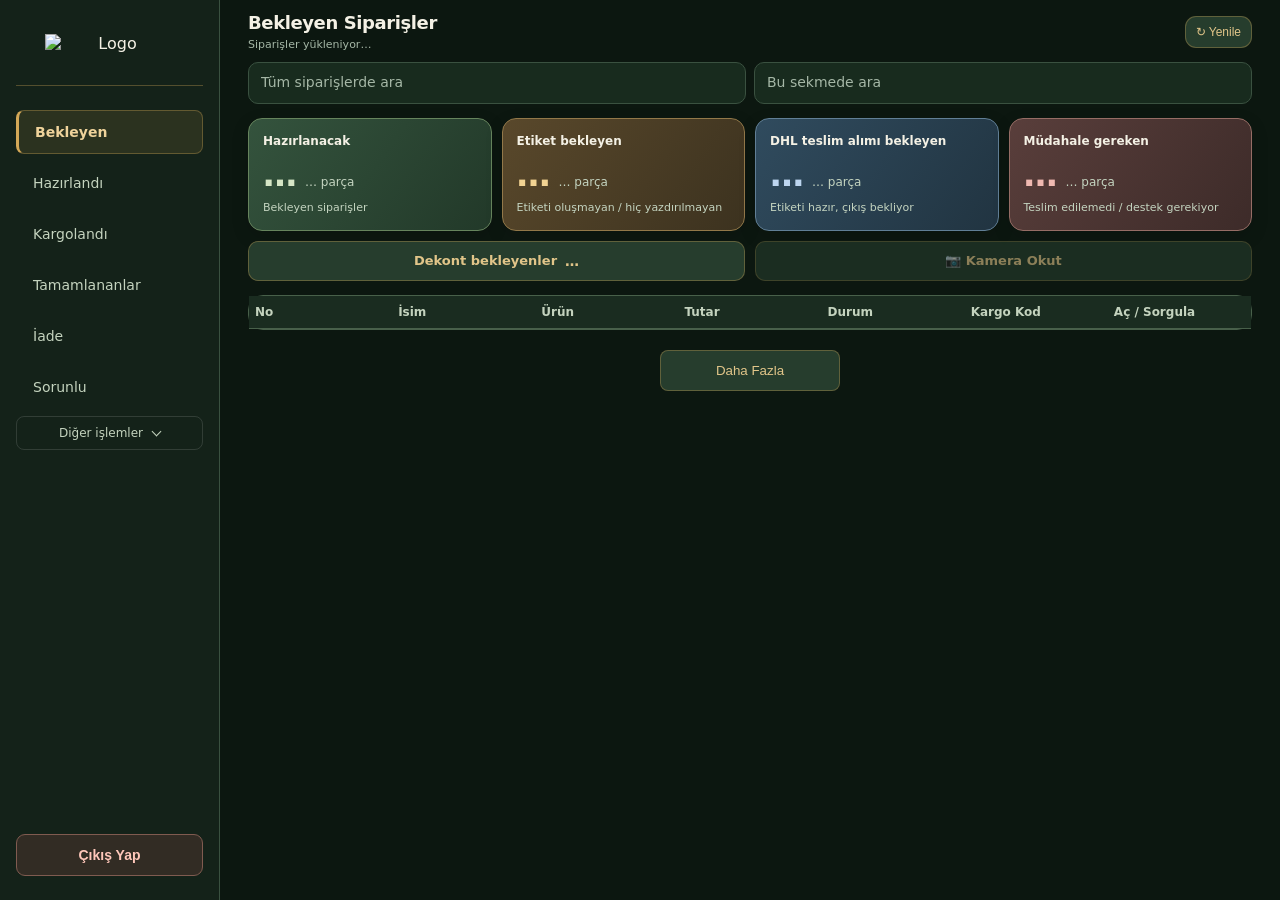
==== index.html @ 332714e8 "İlçe listesi düzeltmesini yeni sürümle yükle" ====
<!DOCTYPE html>
<html lang="tr">
<head>
  <meta charset="UTF-8" />
  <meta name="viewport" content="width=device-width,initial-scale=1,minimum-scale=1,maximum-scale=1,user-scalable=no,viewport-fit=cover" />



  <title>Sipariş Operasyon</title>

  <!-- ✔ FAVICON DÜZELTİLDİ -->


  <!-- ✔ CONFIG ÖNCE GELMEK ZORUNDA -->
  <script src="config.js?v=20261014-cargo-separate-34"></script>

  <!-- CSS -->
  <link rel="stylesheet" href="style.css?v=20261105-system-notes" />

  <style>
    .btn-mini{
      display:inline-block;
      padding:4px 8px;
      font-size:12px;
      border:none;
      background:#0d6efd;
      color:#fff;
      border-radius:6px;
      margin-left:6px;
    }
  </style>

<script src="cargo-weights.js?v=20261014-cargo-first-35"></script>
  <link rel="manifest" href="/manifest.json">
  <link rel="apple-touch-icon" sizes="180x180" href="/icons/siparis-operasyon-180.png">
  <link rel="icon" type="image/png" sizes="192x192" href="/icons/siparis-operasyon-192.png">
  <meta name="application-name" content="Sipariş Operasyon">
  <meta name="theme-color" content="#142219">
  <meta name="mobile-web-app-capable" content="yes">
  <meta name="apple-mobile-web-app-capable" content="yes">
  <meta name="apple-mobile-web-app-title" content="Sipariş Operasyon">
  <meta name="apple-mobile-web-app-status-bar-style" content="default">
  <link rel="stylesheet" href="/install-app.css?v=20261016-pwa-52">
  <script src="/install-app.js?v=20261105-dhl-summary" defer></script>
  <script src="mobile-navigation.js?v=20261025-label-cancel-115" defer></script>
  <link rel="stylesheet" href="theme.css?v=20261121-web-orders-94">
<link rel="stylesheet" href="order-receipts.css">
<link rel="stylesheet" href="shipping-approval.css?v=20261102-shipping-approval-132">
<link rel="stylesheet" href="order-split.css?v=20261022-split-group-104">
<link rel="stylesheet" href="viewport-lock.css?v=20261025-fixed-screen-1">
<script src="viewport-lock.js?v=20261025-fixed-screen-1"></script>

  <style>
    #bulkLabelTools { width:100%; min-width:0; margin:14px 0 12px; }
    #bulkLabelTools[hidden] { display:none !important; }
    #bulkLabelTools .bulk-label-actions { display:grid; grid-template-columns:minmax(0,1fr) minmax(0,1fr); gap:10px; }
    #bulkLabelErrors { margin:10px 4px; font-size:13px; }
    #bulkLabelTools .bulk-label-print { height:100%; min-width:0; }
    #bulkLabelTools .bulk-label-print {
      display:flex; align-items:center; justify-content:center; gap:12px;
      width:100%; max-width:100%; min-height:54px; box-sizing:border-box;
      padding:14px 20px; border:1px solid rgba(255,255,255,.68); border-radius:14px;
      color:#263440; background:linear-gradient(135deg,rgba(248,250,252,.92),rgba(185,198,210,.72) 52%,rgba(232,237,243,.88));
      -webkit-backdrop-filter:blur(16px) saturate(125%); backdrop-filter:blur(16px) saturate(125%);
      box-shadow:inset 0 1px 0 rgba(255,255,255,.85),inset 0 -1px 0 rgba(112,127,145,.14),0 5px 16px rgba(0,0,0,.12);
      line-height:1.4; font-family:inherit; font-size:14px; font-weight:600;
      text-align:center; cursor:pointer; transition:background .15s,box-shadow .15s;
    }
    #bulkLabelTools .bulk-label-print svg { width:22px; height:22px; flex:0 0 22px; }
    #bulkLabelTools .bulk-label-print span { min-width:0; overflow-wrap:anywhere; }
    #bulkLabelTools .bulk-label-print:hover:not(:disabled) { background:linear-gradient(135deg,#fff,rgba(207,218,229,.9),rgba(244,247,250,.96)); box-shadow:inset 0 1px 0 #fff,0 6px 20px rgba(0,0,0,.16); }
    #bulkLabelTools .bulk-label-print:focus-visible { outline:3px solid #93b9da; outline-offset:3px; }
    #bulkLabelTools .bulk-label-print:disabled { opacity:.62; cursor:wait; }
    #bulkLabelStatus { margin:8px 4px 0; font-size:13px; line-height:1.5; overflow-wrap:anywhere; }
    #bulkLabelStatus:empty { display:none; }
    @media(max-width:600px) {
      #bulkLabelTools .bulk-label-print { min-height:52px; padding:12px 6px; gap:6px; font-size:12px; border-radius:12px; }
    }
    @media(prefers-reduced-motion:reduce) { #bulkLabelTools .bulk-label-print { transition:none; } }
  </style>
  <link rel="stylesheet" href="operations-layout.css?v=20261105-heading-fit">
</head>

<body class="orders-page">

  <!-- MOBİL MENÜ -->
  <button type="button" class="mobile-menu-btn" onclick="toggleMenu()" aria-label="Menüyü aç veya kapat">☰</button>

  <!-- SIDEBAR -->
  <aside class="sidebar">
    <div class="sidebar-header">
      <img id="brandLogo" class="sidebar-logo" alt="Logo">
      <div id="brandTitle" class="sidebar-title"></div>
    </div>

    <ul class="menu">
      <li id="tab_bekleyen"   class="active" onclick="setTab('bekleyen')">Bekleyen</li>
      <li id="tab_hazirlandi" onclick="setTab('hazirlandi')">Hazırlandı</li>
      <li id="tab_kargolandi" onclick="setTab('kargolandi')">Kargolandı</li>
      <li id="tab_tamamlandi" onclick="setTab('tamamlandi')">Tamamlananlar</li>
      <li id="tab_iade" onclick="setTab('iade')">İade</li>
      <li id="tab_sorunlu"    onclick="setTab('sorunlu')">Sorunlu</li>
      <li class="menu-more">
        <details id="sidebarMore">
          <summary>Diğer işlemler <span class="menu-more-arrow" aria-hidden="true"></span></summary>
          <ul class="menu-subitems">
            <li id="tab_iptal" onclick="setTab('iptal')">İptal</li>
            <li onclick="window.location='rapor.html'">Raporlar</li>
            <li id="shipmentQueryMenu" hidden onclick="window.location='gonderi-sorgulama.html'">Gönderi Sorgulama</li>
            <li id="webOrdersMenu" hidden onclick="setTab('web')">Web Siparişleri</li>
            <li id="takerSettingsMenu" hidden onclick="openOrderTakerSettings()">Telefon / Kişi Tanımları</li>
          </ul>
        </details>
      </li>
    </ul>

    <button id="installAppBtn" type="button" hidden><img src="/icons/siparis-operasyon-192.png" alt="">Ana Ekrana Ekle</button>
    <button class="btn-logout" type="button" onclick="logout()">Çıkış Yap</button>
  </aside>



  <!-- ANA İÇERİK -->
  <main class="content-area">
    <header class="page-header"><div><h1 id="pageTitle">Bekleyen Siparişler</h1><p id="listSummary" role="status" aria-live="polite">Siparişler yükleniyor…</p></div><div class="page-header-actions"><button class="btn-refresh" type="button" onclick="clearSearch()" aria-label="Listeyi yenile" title="Listeyi yenile">↻ Yenile</button></div></header>
    <section class="top-bar search-slot order-search-top" aria-label="Sipariş arama">
      <input id="searchInput" type="search" aria-label="Tüm siparişlerde ara" placeholder="Tüm siparişlerde ara" autocomplete="off" enterkeyhint="search" />
      <input id="tabSearchInput" type="search" aria-label="Sekmede ara" placeholder="Bu sekmede ara" autocomplete="off" enterkeyhint="search" />
    </section>




    <section id="operationCounters" class="operation-counters" aria-label="Operasyon özeti" aria-busy="true">
      <button type="button" class="operation-card operation-card--prepare" data-operation="prepare" aria-pressed="false" onclick="openOperationQueue('prepare')"><span>Hazırlanacak</span><div class="handover-count"><strong data-operation-count="prepare">…</strong><small data-operation-parcels="prepare">… parça</small></div><small>Bekleyen siparişler</small></button>
      <button type="button" class="operation-card operation-card--label" data-operation="label" aria-pressed="false" onclick="openOperationQueue('label')"><span>Etiket bekleyen</span><div class="handover-count"><strong data-operation-count="label">…</strong><small data-operation-parcels="label">… parça</small></div><small>Etiketi oluşmayan / hiç yazdırılmayan</small></button>
      <button type="button" class="operation-card operation-card--handover" data-operation="handover" aria-pressed="false" onclick="openOperationQueue('handover')"><span>DHL teslim alımı bekleyen</span><div class="handover-count"><strong data-operation-count="handover">…</strong><small data-operation-parcels="handover">… parça</small></div><small>Etiketi hazır, çıkış bekliyor</small></button>
      <button type="button" class="operation-card operation-card--attention" data-operation="attention" aria-pressed="false" onclick="openOperationQueue('attention')"><span>Müdahale gereken</span><div class="handover-count"><strong data-operation-count="attention">…</strong><small data-operation-parcels="attention">… parça</small></div><small>Teslim edilemedi / destek gerekiyor</small></button>
      <button type="button" class="operation-card operation-card--receipt compact-receipt" data-operation="receipt" aria-pressed="false" onclick="openOperationQueue('receipt')"><span>Dekont bekleyenler</span><strong data-operation-count="receipt">…</strong><small data-operation-parcels="receipt" hidden>… parça</small></button>
      <button id="scanLabelBtn" class="label-scan-launch compact-scan" type="button" disabled aria-label="Kamerayla etiket okut">📷 Kamera Okut</button>
    </section>



    <section id="cargoTools" class="cargo-tools" hidden aria-label="Kargo işlemleri">
      <div class="cargo-tool-buttons">
        <button id="refreshCargoBtn" class="btn-primary" type="button" onclick="refreshCargoMovements()" aria-label="Kargo Hareketlerini Güncelle" title="Kargo Hareketlerini Güncelle">Hareketleri Güncelle</button>
        <button id="connectCargoBtn" class="btn-secondary" type="button" onclick="connectCargo()" aria-label="DHL Bağlantısını Kontrol Et" title="DHL Bağlantısını Kontrol Et">DHL Bağlantısı</button>
      </div>
      <p id="cargoSyncStatus" role="status" aria-live="polite">Canlı DHL gönderilerinin durumları ve hareketleri güncellenir.</p>
      <div class="cargo-legend" role="group" aria-label="Kargo sürecine göre filtrele"><button type="button" class="cargo-status cargo-status--all" data-cargo-filter="all" aria-pressed="true" onclick="filterCargo('all')">Tümü</button><button type="button" class="cargo-status cargo-status--created" data-cargo-filter="created" aria-pressed="false" onclick="filterCargo('created')">Hazırlandı</button><button type="button" class="cargo-status cargo-status--transit" data-cargo-filter="transit" aria-pressed="false" onclick="filterCargo('transit')">Yolda</button><button type="button" class="cargo-status cargo-status--delivery" data-cargo-filter="delivery" aria-pressed="false" onclick="filterCargo('delivery')">Dağıtımda</button><button type="button" class="cargo-status cargo-status--delivered" data-cargo-filter="delivered" aria-pressed="false" onclick="filterCargo('delivered')">Teslim edildi</button><button type="button" class="cargo-status cargo-status--problem" data-cargo-filter="problem" aria-pressed="false" onclick="filterCargo('problem')">Sorun</button><button type="button" class="cargo-status cargo-status--return" data-cargo-filter="return" aria-pressed="false" onclick="filterCargo('return')">Geri Geliyor</button></div>
    </section>
    <section id="bulkLabelTools" hidden>
      <div class="bulk-label-actions">
        <button id="bulkLabelCreateBtn" class="bulk-label-print" type="button" onclick="createAllMissingLabels()"><svg aria-hidden="true" viewBox="0 0 24 24" fill="none" stroke="currentColor" stroke-width="1.7"><path d="M3 3h8l10 10-8 8L3 11z"/><circle cx="7.5" cy="7.5" r="1.5"/></svg><span>Tamamına etiket oluştur</span></button>
        <button id="bulkLabelPrintBtn" class="bulk-label-print" type="button" onclick="printAllUnprintedLabels()"><svg aria-hidden="true" viewBox="0 0 24 24" fill="none" stroke="currentColor" stroke-width="1.7"><path d="M7 8V3h10v5M7 17H4V9h16v8h-3M7 14h10v7H7z"/><path d="M16 11h1"/></svg><span>Yazdırılmamışları yazdır</span></button>
      </div>
      <p id="bulkLabelStatus" role="status" aria-live="polite"></p>
      <details id="bulkLabelErrors" hidden></details>
    </section>

    <div class="table-wrapper" tabindex="0" aria-label="Sipariş listesi">
      <table class="orders-table">
        <thead>
          <tr id="ordersHeadRow">
            <th>No</th>
            <th>İsim</th>
            <th>Ürün</th>
            <th>Tutar</th>
            <th>Durum</th>
            <th>Kargo Kod</th>
            <th>Aç / Sorgula</th>
          </tr>
        </thead>
        <tbody id="ordersBody"></tbody>
      </table>
    </div>

    <button id="loadMoreBtn" class="btn-load-more" onclick="loadMore()">Daha Fazla</button>
    <button id="lastOrderBtn" class="btn-load-more" type="button" onclick="goToLastOrder(this)" style="display:none">Son siparişe git</button>

  </main>



  <!-- MODAL -->
  <div id="orderModal" class="modal" role="dialog" aria-modal="true" aria-labelledby="orderDetailTitle">
    <div class="modal-content">

      <button type="button" class="close" onclick="closeModal()" aria-label="Sipariş detayını kapat">&times;</button>
      <h2 id="orderDetailTitle">Sipariş detayı <span>Operasyon bilgileri</span></h2>

      <div id="orderDetails"></div>

<div id="actionButtons" class="modal-btns">

    <button id="btnPrepare" class="btn-primary btn-prepare" onclick="directShipFromDetail(this)">Direkt Kargola</button>
    <button id="btnCargo" class="btn-secondary" onclick="sendToCargo()">Kargola</button>
    <button id="btnWaiting" class="btn-waiting" onclick="setWaiting()">Bekliyor</button>
    <button id="btnBarcode" class="btn-primary" style="display:none;" onclick="printBarcode()">Etiket Oluştur / Yazdır</button>

    <button class="btn-warning" onclick="enterEditMode()">Düzenle</button>

    <!-- Fişi oluşturulmamış kargolar DHL'den geri çekilip Bekleyen'e alınabilir. -->
    <!-- Kargoya verilmemiş normal sipariş iptali. -->
    <button id="btnCancelOrder" type="button" class="btn-danger" onclick="openCancelForm()">İptal Et</button>

    <!-- KAPAT (ALT SATIR) -->
    <button class="btn-close" onclick="closeModal()">Kapat</button>

</div>

      <!-- Edit Butonları -->
      <div id="editButtons" class="modal-btns" style="display:none;">
        <button class="btn-secondary" onclick="saveEdit()">Kaydet</button>
        <button class="btn-danger" onclick="cancelEdit()">Vazgeç</button>
        <button class="btn-close" onclick="closeModal()">Kapat</button>
      </div>

      <!-- Geri Al -->
      <div id="restoreButtons" class="modal-btns" style="display:none;">
        <button class="btn-secondary" onclick="restoreOrder()">Geri Al</button>
        <button class="btn-danger" onclick="deleteCanceledOrder()">Sil</button>
        <button class="btn-close" onclick="closeModal()">Kapat</button>
      </div>

      <!-- İptal formu -->
      <div id="cancelForm" style="display:none;margin-top:20px;">
        <h3>İptal Nedeni</h3>
        <textarea id="iptalInput" placeholder="Neden iptal ediliyor?"></textarea>
        <div class="modal-btns">
          <button class="btn-danger" onclick="confirmCancel()">İptal Et</button>
          <button class="btn-close" onclick="cancelCancelForm()">Vazgeç</button>
        </div>
      </div>

    </div>
  </div>

  <div id="alertRoot"></div>


  <!-- SUPABASE -->
  <script src="https://cdn.jsdelivr.net/npm/@supabase/supabase-js@2"></script>


  <script>
document.getElementById("orderModal").addEventListener("click", function(e){
  const box = document.querySelector(".modal-content");
  if (!box.contains(e.target)) closeModal();
});
</script>


  <script src="order-split.js?v=20261022-split-group-104"></script>
  <script src="customer-order-history.js?v=20261022-order-colors-98"></script>
  <script src="shipping-approval.js?v=20261102-shipping-approval-132"></script>
  <script src="order-receipts.js?v=20261105-delete-id-fix"></script>
  <script src="order-invoices.js?v=20261105-isnet-vat"></script>
  <script src="assets/pdf-lib.min.js"></script>
  <script src="assets/fontkit.min.js"></script>
  <script src="cargo-pdf-text.js?v=20261105-seller-phone-caption"></script>
  <script type="module">
    try {
      await window.waitConfig();
      await import("./app.js?v=20261121-web-orders-v5");
      document.getElementById("brandLogo").src = CONFIG.logo;
      const brandTitle = document.getElementById("brandTitle");
      const brandName = document.createElement("span");
      brandName.className = "brand-name";
      brandName.textContent = CONFIG.brandName.charAt(0).toLocaleUpperCase("tr-TR") + CONFIG.brandName.slice(1);
      const brandCaption = document.createElement("span");
      brandCaption.className = "brand-caption";
      brandCaption.textContent = "Sipariş Sistemi";
      brandTitle.replaceChildren(brandName, brandCaption);
      await loadOrders(true);
    } catch (error) { console.error("Başlatma hatası:", error); }
  </script>
    <!-- SAYFA İÇERİĞİ -->


  <!-- 🔁 SERVICE WORKER AUTO UPDATE -->
  <script>
  if ("serviceWorker" in navigator) {
    navigator.serviceWorker.register("/service-worker.js").then(reg => {

      reg.addEventListener("updatefound", () => {
        const newWorker = reg.installing;
        if (!newWorker) return;

        newWorker.addEventListener("statechange", () => {
          if (newWorker.state === "activated") {
            if (navigator.serviceWorker.controller) {
              console.log("🔄 Yeni sürüm aktif → yenileniyor");
              location.reload();
            }
          }
        });
      });

    });
  }
  </script>

</body>
</html>
---- style.css ----
/* ==============================
   GENEL
============================== */
:root{
  --bg:#eef2f3;
  --text:#222;
  --brand:#3c8d0d;
  --brand-2:#0d6efd;
  --sidebar:#12263a;
  --sidebar-2:#1f3a52;
  --muted:#6c757d;
  --danger:#d9534f;
  --warning:#ffc107;
  --table-head:#e9eff4;
  --table-border:#d9e2ec;
}
*{box-sizing:border-box}
html,body{height:100%}
body{
  margin:0; padding:0;
  font-family:"Segoe UI",system-ui,-apple-system,Arial,sans-serif;
  background:var(--bg); color:var(--text);
}

/* ==============================
   SIDEBAR & MOBİL MENÜ
============================== */
.sidebar{
  width:220px; height:100vh;
  position:fixed; left:0; top:0; z-index:999;
  background:var(--sidebar); color:#fff;
  padding:25px 15px; display:flex; flex-direction:column;
  box-shadow:3px 0 12px rgba(0,0,0,.25);
}
.sidebar-header{ text-align:center; padding:10px 0 20px }
.sidebar-logo{ width:130px; height:auto; display:block; margin:0 auto 8px }
.sidebar-title{ font-size:18px; font-weight:700; line-height:1.2 }

.menu{ list-style:none; padding:0; margin:35px 0 0 }
.menu li{
  background:var(--sidebar-2); padding:8px 10px; margin-bottom:12px;
  text-align:center; border-radius:8px; cursor:pointer; font-size:13px;
  transition:.2s
}
.menu li:hover{ background:#24445f }
.menu li.active{ background:var(--brand)!important; font-weight:700 }

.btn-danger{
  width:100%; margin-top:auto; padding:10px; font-size:13px;
  background:var(--danger); color:#fff; border:none; border-radius:8px; cursor:pointer
}
.btn-danger:hover{ background:#c9302c }

.mobile-menu-btn{
  display:none; position:fixed; top:15px; left:15px;
  z-index:10000; background:#12263a; color:#fff;
  padding:10px 14px; font-size:22px; border-radius:6px; cursor:pointer
}

/* ==============================
   ANA İÇERİK & ÜST BAR
============================== */
.content-area{ margin-left:220px; padding:25px; transition:.3s }
.top-bar{ display:flex; gap:10px; margin-bottom:20px }
.top-bar input{
  flex:1; padding:12px; font-size:15px; border-radius:8px; border:1px solid #ccc; background:#fff
}
.btn-search,.btn-clear{
  border:none; border-radius:8px; color:#fff; cursor:pointer; padding:12px 18px
}
.btn-search{ background:var(--brand) }
.btn-clear{ background:var(--muted) }

/* ==============================
   TABLO
============================== */
.table-wrapper{
  width:100%;
  overflow-x:auto;
}

.orders-table{
  width:100%;
  min-width:700px;
  border-collapse:collapse;
  background:#fff;
  border-radius:12px;
  overflow:hidden;
  box-shadow:0 2px 8px rgba(0,0,0,.12);
}

/* TABLO BAŞLIKLARI — TÜM SEKMEDE AYNI */
.orders-table th{
  background:var(--table-head);
  color:#123;
  padding:10px !important;
  font-size:12px !important;
  text-align:left;
  border-bottom:1px solid var(--table-border);
  white-space:nowrap;
  height:30px !important;         
  line-height:16px !important;
}

/* TABLO HÜCRELERİ — TÜM SEKMEDE AYNI */
.orders-table td{
  padding:10px !important;
  font-size:12px !important;
  border-bottom:1px solid #f0f0f0;
  white-space:nowrap;
  height:30px !important;         
  line-height:16px !important;
}

/* ============================================
   SATIR YÜKSEKLİĞİNİ BOZAN ÖĞELERİ DÜZELTME
============================================ */

/* Sorgula / Aç butonu — daha küçük */
.btn-open{
  height:22px !important;
  padding:0 10px !important;
  font-size:11px !important;
  line-height:1 !important;

  display:inline-flex !important;
  align-items:center !important;
  justify-content:center !important;

  background:var(--brand-2) !important;
  color:#fff !important;
  border:none !important;
  border-radius:6px !important;

  white-space:nowrap;
}

/* Error chip — RENKLER GERİ YÜKLENDİ ve satırı şişirmez */
.error-chip{
  height:24px !important;
  padding:0 8px !important;
  gap:6px !important;

  display:inline-flex !important;
  align-items:center !important;
  justify-content:center !important;

  background:#fcebea !important;      /* renk geri geldi */
  color:#9b1c1c !important;
  border:1px solid #f5c6cb !important;
  border-radius:8px !important;
  max-width:240px !important;
  cursor:pointer;
}

.error-chip__label{
  font-weight:700;
  font-size:11px !important;
  text-transform:uppercase;
  letter-spacing:.5px;
  line-height:1 !important;
  color:#9b1c1c !important;
}

.error-chip__text{
  font-size:12px !important;
  line-height:1 !important;
  color:#9b1c1c !important;
  white-space:nowrap;
  overflow:hidden;
  text-overflow:ellipsis;
}

/* Load more */
.btn-load-more{
  margin:20px auto;
  display:block;
  padding:12px 20px;
  background:var(--brand-2);
  color:#fff;
  border:none;
  border-radius:8px;
  cursor:pointer;
}
.btn-load-more:hover{
  filter:brightness(.95);
}
.orders-table tr:hover td {
  background:#d8e9d8 !important;
}


/* ==============================
   MODAL
============================== */
.modal{
  display:none; position:fixed; inset:0;
  z-index:500;
  background:rgba(0,0,0,.45); backdrop-filter:blur(2px)
}

/* === Sipariş Detayı Modal / DAR ve UZUN Tasarım === */
.modal-content {
  width: 550px !important;          /* DAR modal (eski kare görünüm kalkar) */
  max-height: 92vh !important;      /* ekranın %92’sine kadar yükseklik */
  min-height: 700px !important;     /* daha uzun görünmesi için minimum boy */
  
  overflow-y: auto !important;      /* içerik taşarsa kaydırma */
  background: #fff;
  
  margin: 40px auto;
  padding: 28px;
  border-radius: 18px;

  box-shadow: 0 12px 40px rgba(0,0,0,.25);

  transform: scale(0.96);           /* hafif küçült → premium görünüm */
  transform-origin: top center;
}


@keyframes fadeIn{ from{opacity:0; transform:translateY(-8px)} to{opacity:1; transform:none} }
.modal h2{ margin:0 0 10px; color:var(--brand); font-size:22px }
.close{ float:right; font-size:26px; cursor:pointer; color:#666 }

.modal-btns{ margin-top:18px; display:flex; gap:10px; flex-wrap:wrap }
.modal-btns button{ min-width:120px }

/* BUTTONS - YENİ DÜZENLİ QUEEN STİLİ */
.btn-primary,
.btn-secondary,
.btn-warning,
.btn-waiting,
.btn-close,
.btn-danger {
  padding:12px 16px;
  border:none;
  border-radius:8px;
  cursor:pointer;
  font-size:14px;
  height:44px;             /* tüm butonlar eşitlendi */
  display:flex;
  align-items:center;
  justify-content:center;
}

/* renkler */
.btn-primary{ background:var(--brand); color:#fff }
.btn-secondary{ background:var(--brand-2); color:#fff }
.btn-warning{ background:var(--warning); color:#000 }
.btn-waiting{ background:var(--muted); color:#fff }
.btn-close{ background:#ccc; color:#000 }
.btn-danger{ background:var(--danger); color:#fff !important }

.btn-primary:hover,
.btn-secondary:hover,
.btn-warning:hover,
.btn-danger:hover,
.btn-waiting:hover,
.btn-close:hover{ opacity:.9 }

/* Mini buton (Şehir/İlçe SOR) */
.btn-mini{
  display:inline-block; padding:4px 8px; font-size:12px;
  border:none; border-radius:6px; background:var(--brand-2); color:#fff; margin-left:6px
}

/* Form alanları */
textarea{
  width:100%; height:90px; border-radius:8px; padding:12px; border:1px solid #ccc; font-size:14px
}

input, select{
  width:100%;
  padding:11px 12px;
  border-radius:10px;
  border:1px solid #d9e2ec;
  font-size:14px;
  background:#fff;
}

/* Düzenleme grid */
.edit-grid{
  display:grid; grid-template-columns:1fr 1fr; gap:14px
}
.edit-grid .full-row{
  grid-column:1 / -1
}

.edit-card{
  background:#f9fbfd;
  border:1px solid #d9e2ec;
  border-radius:16px;
  padding:18px;
  box-shadow:0 8px 30px rgba(0,0,0,.08);
}

.edit-card__header{
  display:flex;
  align-items:center;
  justify-content:space-between;
  gap:12px;
  margin-bottom:14px;
}

.eyebrow{
  margin:0;
  font-size:12px;
  text-transform:uppercase;
  letter-spacing:1px;
  color:var(--muted);
}

.title{
  margin:2px 0 0;
  font-size:20px;
  font-weight:700;
}

.pill{
  padding:8px 12px;
  background:rgba(60,141,13,.1);
  color:var(--brand);
  border:1px solid rgba(60,141,13,.2);
  border-radius:999px;
  font-weight:600;
  white-space:nowrap;
}

.form-field label{
  display:block;
  margin-bottom:6px;
  font-size:13px;
  font-weight:600;
  color:#123;
}

.input-ghost{
  background:#f8fafc;
  color:#1f3a52;
  font-weight:700;
}

/* ==============================
   ALERT & TOAST
============================== */
.alert-backdrop{
  position:fixed; inset:0; background:rgba(0,0,0,.45);
  display:flex; align-items:center; justify-content:center; z-index:600
}
.alert-card{
  width:min(520px,92vw); background:#fff; border-radius:14px; padding:22px;
  box-shadow:0 10px 30px rgba(0,0,0,.25); animation:pop .18s ease
}
.error-detail-card .alert-text{ margin-top:6px; }
.error-detail-text{
  width:100%;
  min-height:160px;
  border-radius:10px;
  padding:12px;
  border:1px solid #d9e2ec;
  background:#f8fafc;
  font-family:"SFMono-Regular",Consolas,Monaco,monospace;
  white-space:pre-wrap;
  resize:vertical;
}
.alert-title{ font-size:18px; font-weight:700; margin:0 0 8px; color:#12263a }
.alert-text{ font-size:14px; color:#333; line-height:1.5 }
.alert-actions{ display:flex; gap:10px; justify-content:flex-end; margin-top:16px }

.btn-ghost{
  background:#eef2f3; border:none; padding:10px 14px;
  border-radius:8px; cursor:pointer; height:42px;
}
.btn-brand{
  background:var(--brand); color:#fff; border:none;
  padding:10px 14px; border-radius:8px;
  cursor:pointer; height:42px;
}

@keyframes pop{ from{ transform:scale(.98); opacity:.6 } to{ transform:scale(1); opacity:1 } }

.toast{
  position:fixed; left:50%; transform:translateX(-50%);
  bottom:24px; background:#12263a; color:#fff; padding:12px 16px;
  border-radius:10px; font-size:14px; z-index:700;
  box-shadow:0 6px 18px rgba(0,0,0,.25)
}

/* ==============================
   LOGIN SAYFASI
============================== */
body.login-page{
  height:100vh; display:flex; align-items:center; justify-content:center;
  background:linear-gradient(135deg,#0b2e63,#1a3d7c)
}
.login-box{
  width:90%; max-width:380px; background:#fff; padding:35px; border-radius:16px;
  box-shadow:0 10px 35px rgba(0,0,0,.35); animation:fadeInLogin .3s ease; text-align:center
}
@keyframes fadeInLogin{ from{opacity:0; transform:translateY(10px)} to{opacity:1; transform:none} }
.login-box .logo{ width:140px; margin:0 auto 20px }
.login-box h2{ color:#1a3d7c; margin:0 0 20px; font-size:22px; font-weight:700 }
.login-box .form-group{ margin-bottom:16px; text-align:left }
.login-box label{ font-size:14px; font-weight:600; color:#1a3d7c }
.login-box input{
  width:100%; padding:12px; font-size:14px; border-radius:10px; border:1px solid #b8c6d9;
  margin-top:6px; background:#f7f9fc
}
.login-box input:focus{
  outline:none; border-color:#1a3d7c; background:#fff; box-shadow:0 0 0 2px rgba(23,78,166,.2)
}
.btn-login{
  width:100%; padding:12px; font-size:15px; border:none; border-radius:10px;
  background:#1a3d7c; color:#fff; cursor:pointer; margin-top:10px; transition:.2s
}
.btn-login:hover{ background:#153468 }
.error{ margin-top:12px; color:#e74c3c; font-size:14px; display:none }

/* ==============================
   RAPOR SAYFASI EKLERİ
============================== */
canvas{ max-width:100% }
@media (min-width:900px){
  .content-area{ margin-left:220px!important }
}

/* ==============================
   MOBİL
============================== */
@media(max-width:900px){
  .sidebar{
    left:-300px!important; transition:left .3s ease; z-index:999
  }
  .sidebar.open{ left:0!important }
  .mobile-menu-btn{ display:block }
  .content-area{ margin-left:0!important; padding-top:70px }
  .edit-grid{ grid-template-columns:1fr } /* form tek kolon */
}


#actionButtons {
  display: flex;
  flex-wrap: nowrap;
  gap: 10px;
}

#actionButtons button {
  flex: 1;        /* Hepsi eşit genişlik */
  min-width: 0;   /* Taşmayı önler */
}

/* Kapat butonu özel davranmasın → ESKİ KURAL SİLİNECEK */
#actionButtons .btn-close {
  flex-basis: auto !important;
  order: unset !important;
}


/* İptal Et butonu mutlaka üst satırda */
#actionButtons .btn-danger {
  order: 1;
}


/* =========================================
   YENİ BELIDO LOGIN TASARIMI (Örnekteki ile aynı)
========================================= */
body.login-page {
  height: 100vh;
  display: flex;
  align-items: center;
  justify-content: center;
  background: #062d20; /* koyu yeşil zemin */
  margin: 0;
  font-family: "Segoe UI", system-ui, sans-serif;
}

.login-card {
  width: 92%;
  max-width: 480px;
  background: linear-gradient(180deg, #ffe08a, #d9b35b);
  padding: 40px 45px;
  border-radius: 22px;
  text-align: center;
  box-shadow: 0 12px 45px rgba(0,0,0,.35);
}

.login-card img.logo {
  width: 160px;
  margin-bottom: 20px;
}

.login-card h2 {
  font-size: 22px;
  font-weight: 700;
  margin-bottom: 28px;
  color: #123;
}

.login-card .form-group {
  text-align: left;
  margin-bottom: 18px;
}

.login-card label {
  font-size: 14px;
  font-weight: 600;
  color: #333;
}

.login-card input {
  width: 100%;
  padding: 12px;
  border-radius: 10px;
  border: 1px solid #ccc;
  margin-top: 6px;
  background: #fff;
  font-size: 14px;
}

.btn-login {
  width: 100%;
  padding: 13px;
  background: #0c271b;
  color: #fff;
  border: none;
  border-radius: 10px;
  font-size: 15px;
  cursor: pointer;
  margin-top: 10px;
  transition: .2s;
}

.btn-login:hover {
  background: #081e15;
}

.login-error {
  color: #a60000;
  font-size: 14px;
  margin-top: 12px;
  display: none;
}

/* ================================================
   SİPARİŞ DETAYI – PREMIUM GRUPLU TASARIM
=================================================== */

.modal-content {
  background: linear-gradient(to bottom right, #ffffff, #f4f7fb);
  border: 1px solid #dfe6ee;
  box-shadow: 0 18px 50px rgba(0,0,0,0.20);
  padding: 28px;
  border-radius: 20px;

  width: 520px !important;
  max-height: 90vh !important;
  overflow-y: auto !important;

  transform: scale(0.97);
  animation: fadeIn .25s ease-out;
}

#orderDetails {
  font-size: 13px;
  line-height: 1.35;
  color: #123;
}

/* Grup kutuları */
.detail-group {
  background: #f9fbfd;
  border: 1px solid #e0e6ed;
  border-radius: 14px;
  padding: 16px 18px;
  margin-bottom: 16px;
  box-shadow: 0 4px 18px rgba(0,0,0,.06);
}

.detail-title {
  font-size: 14px;
  font-weight: 700;
  margin-bottom: 10px;
  color: #0d2451;
}

.detail-item {
  font-size: 13px;
  margin: 5px 0;
}

.detail-item b {
  color: #183153;
}

/* Başlık */
.modal h2 {
  font-size: 20px;
  letter-spacing: 0.5px;
  margin-bottom: 18px;
  color: var(--brand);
}

/* Close X */
.close {
  font-size: 24px;
  color: #666;
  transition: .2s;
}
.close:hover {
  color: #000;
}

/* ============================================================
   iOS CAM – RENKLERİ KORUYAN BUTON SİSTEMİ (FINAL)
============================================================ */

/* --- BAR TAMAMEN ŞEFFAF (sadece butonlar görünecek) --- */
#actionButtons,
#editButtons,
#restoreButtons {
  position: sticky;
  bottom: 0;
  background: transparent !important;
  backdrop-filter: none !important;
  -webkit-backdrop-filter: none !important;
  padding: 14px 10px !important;
  border: none !important;
  box-shadow: none !important;
  display: flex;
  gap: 10px;
  z-index: 50;
}

/* --- BUTON RENKLERİNİ BOZMAYAN CAM EFEKTİ --- */
#actionButtons button,
#editButtons button,
#restoreButtons button {
  position: relative;
  overflow: hidden;

  /* kendi rengini kullanacak → cam efekti üst katman olacak */
  background: var(--btn-color, currentColor) !important;

  padding: 12px 16px !important;
  border: none !important;
  border-radius: 14px !important;

  color: inherit !important;
  font-weight: 600;

  box-shadow: 0 6px 16px rgba(0,0,0,0.12);
  transition: .2s ease;
}

/* CAM PARLAMA KATMANI */
#actionButtons button::after,
#editButtons button::after,
#restoreButtons button::after {
  content: "";
  position: absolute;
  inset: 0;
  border-radius: inherit;
  pointer-events: none;

  /* iOS glass highlight */
  background:
    radial-gradient(100% 55% at 30% 0%, rgba(255,255,255,.22), rgba(255,255,255,0) 60%),
    linear-gradient(to bottom, rgba(255,255,255,.10), rgba(255,255,255,.03));
}

/* HOVER */
#actionButtons button:hover,
#editButtons button:hover,
#restoreButtons button:hover {
  transform: translateY(-2px);
  box-shadow: 0 10px 22px rgba(0,0,0,0.18);
}

/* --- BUTON RENKLERİNİ TEKRAR TANIMLIYORUZ (OVERRIDE) --- */
#actionButtons .btn-primary,
#editButtons .btn-primary,
#restoreButtons .btn-primary { --btn-color: var(--brand); color:#fff !important; }

#actionButtons .btn-secondary,
#editButtons .btn-secondary,
#restoreButtons .btn-secondary { --btn-color: var(--brand-2); color:#fff !important; }

#actionButtons .btn-warning,
#editButtons .btn-warning,
#restoreButtons .btn-warning { --btn-color: var(--warning); color:#000 !important; }

#actionButtons .btn-waiting,
#editButtons .btn-waiting,
#restoreButtons .btn-waiting { --btn-color: var(--muted); color:#fff !important; }

#actionButtons .btn-close,
#editButtons .btn-close,
#restoreButtons .btn-close { --btn-color: #ccc; color:#000 !important; }

#actionButtons .btn-danger,
#editButtons .btn-danger,
#restoreButtons .btn-danger { --btn-color: var(--danger); color:#fff !important; }

/* Satırın üzerine gelince yazı imleci (text cursor) çıkmasını tamamen engeller */
.orders-table tr {
  cursor: default !important;
}

.orders-table td, 
.orders-table th {
  cursor: default !important;
}
/* Order listesi – ürün adı limiti */
.order-product-limit {
  max-width: 640px;       /* gerekirse 200-260 arası oynat */
  white-space: nowrap;
  overflow: hidden;
  text-overflow: ellipsis;
  display: inline-block;
  vertical-align: middle;
}
/* Tarih pill */
.pill-date {
  background: rgba(13,110,253,0.12);
  color: #2d7d27;
  border: 1px solid rgba(2, 45, 6, 0.25);
  font-weight: 600;
  padding: 6px 10px;
  border-radius: 999px;
  display: inline-flex;
  align-items: center;
  gap: 6px;
  font-size: 12px;
}
/* =========================
   SİPARİŞ NOTU – DETAY
========================= */
.note-card {
  background: linear-gradient(135deg, #fff7e6, #fffaf0);
  border: 1px solid rgba(255, 193, 7, 0.35);
  border-left: 5px solid #ffc107;

  padding: 12px 14px;
  border-radius: 10px;

  font-size: 13px;
  line-height: 1.5;
  color: #5c4700;

  max-height: 110px;          /* 🔒 çok uzamasın */
  overflow-y: auto;
}

.note-text {
  white-space: pre-wrap;      /* alt satırlar korunsun */
}

/* Not yoksa */
.note-empty {
  font-size: 12px;
  color: #999;
  font-style: italic;
}

/* Sipariş detayı: ekranı aşmadan, yalnızca uzun içerikte kaydır. */
#orderModal {
  align-items: center;
  justify-content: center;
  padding: 16px;
}
#orderModal .modal-content {
  position: relative;
  display: flex;
  flex-direction: column;
  box-sizing: border-box;
  width: min(760px, 100%) !important;
  min-height: 0 !important;
  max-height: calc(100vh - 32px) !important;
  max-height: calc(100dvh - 32px) !important;
  margin: 0;
  padding: 20px;
  overflow: hidden;
  transform: none;
  animation: none;
}
#orderModal h2 {
  flex-shrink: 0;
  margin: 0 36px 16px 0;
  font-size: 20px;
}
#orderModal .close {
  position: absolute;
  top: 16px;
  right: 20px;
  line-height: 28px;
}
#orderDetails {
  min-height: 0;
  overflow-y: auto;
  overflow-x: hidden;
  overscroll-behavior: contain;
}

#orderDetails .detail-column > .detail-group {
  min-width: 0;
  margin: 0;
  padding: 12px 14px;
  border-radius: 12px;
  box-shadow: none;
}
#orderDetails > .detail-group:last-child {
  grid-column: 1 / -1;
}
#orderDetails .detail-title { margin-bottom: 8px; }
#orderDetails .detail-item { margin: 4px 0; overflow-wrap: anywhere; }
#orderDetails .pill-date { padding: 5px 9px; }
#orderDetails .note-card { max-height: none; overflow: visible; padding: 9px 12px; }
#orderModal #actionButtons,
#orderModal #editButtons,
#orderModal #restoreButtons {
  position: static;
  flex-shrink: 0;
  flex-wrap: wrap;
  gap: 8px;
  margin-top: 14px;
  padding: 0 !important;
}
#orderModal .modal-btns button {
  min-width: 90px;
  flex: 1;
  height: 40px;
  padding: 8px 12px !important;
  font-size: 13px;
}
@media (max-width: 600px) {
  #orderModal { padding: 10px; }
  #orderModal .modal-content {
    max-height: calc(100vh - 20px) !important;
    max-height: calc(100dvh - 20px) !important;
    padding: 16px;
  }
  
  #orderDetails .detail-column > .detail-group { padding: 10px 12px; }
}

#orderDetails .detail-column {
  display: flex;
  flex-direction: column;
  gap: 12px;
  min-width: 0;
}
@media (max-width: 600px) {
  #orderDetails .detail-column { gap: 8px; }
}

#orderDetails { display: block; }
#orderDetails .detail-layout { min-width: 0; }
#orderDetails .detail-column > .detail-group {
  box-sizing: border-box;
  width: 100%;
}
@media (max-width: 600px) {
  #orderDetails .detail-column > .detail-group { padding: 9px; }
  #orderDetails .detail-title { font-size: 13px; }
  #orderDetails .detail-item { font-size: 12px; }
}

#orderDetails .detail-layout > .detail-note {
  grid-column: 1 / -1;
  min-width: 0;
  margin: 0;
  padding: 12px 14px;
  border-radius: 12px;
  box-shadow: none;
}

/* Sipariş ana ekranı */
.orders-page { --bg:#f3f6f4; --text:#22372e; --brand:#23734f; --brand-2:#2c658c; --sidebar:#133d2d; --sidebar-2:#214d3b; }
.orders-page .sidebar { padding:24px 16px; box-shadow:2px 0 12px rgba(20,50,35,.08); }
.orders-page .sidebar-header { border-bottom:1px solid #ffffff20; padding-bottom:24px; }
.orders-page .sidebar-logo { max-height:100px; object-fit:contain; }
.orders-page .sidebar-title { font-size:16px; line-height:1.5; }
.orders-page .menu { margin-top:24px; }
.orders-page .menu li { text-align:left; padding:13px 16px; margin-bottom:7px; background:transparent; font-size:14px; border:1px solid transparent; }
.orders-page .menu li:hover { background:#ffffff12; }
.orders-page .menu li.active { background:#ffffff18!important; border-color:#ffffff30; border-left:3px solid #a4d6a4; }
.orders-page .sidebar > .btn-danger { background:#ffffff10; border:1px solid #ffffff25; }
.orders-page .content-area { padding:30px; }
.page-header { display:flex; justify-content:space-between; align-items:center; gap:16px; margin-bottom:24px; }
.page-eyebrow { font-size:11px; letter-spacing:1.5px; font-weight:700; color:#698074; margin:0 0 8px; }
.page-header h1 { font-size:27px; letter-spacing:-.5px; margin:0; }
#listSummary { margin:8px 0 0; font-size:13px; color:#697b71; }
.btn-refresh { width:auto; background:#fff; color:#345847; border:1px solid #dce5df; border-radius:10px; padding:11px 16px; cursor:pointer; white-space:nowrap; }
.orders-page .top-bar { background:#fff; border:1px solid #dce5df; border-radius:14px; padding:12px; margin-bottom:8px; }
.orders-page .top-bar input { min-width:0; border-color:#e3eae5; background:#f8faf9; }
.orders-page .btn-clear { background:#edf2ef; color:#486052; }
.search-hint { margin:0 0 22px 3px; font-size:12px; color:#718176; line-height:1.6; }
.orders-page .table-wrapper { background:#fff; border:1px solid #dce5df; border-radius:14px; }
.orders-page .orders-table { box-shadow:none; border-radius:0; }
.orders-page .orders-table th { background:#edf3ef; color:#4e6758; padding:13px 12px!important; font-weight:600; }
.orders-page .orders-table td { padding:12px!important; border-color:#edf1ee; }
.orders-page .orders-table tbody tr:nth-child(even) { background:#fafcfb; }
.orders-page .orders-table tr:hover td { background:#eef6f0!important; }
.orders-page .orders-table td:first-child { font-weight:700; color:#52705d; }
.orders-page .orders-table td:nth-child(2) { font-weight:600; }
.orders-page .order-product-limit { max-width:clamp(180px,26vw,380px); }
.orders-page .btn-open { height:28px!important; background:#e6f1ea!important; color:#256242!important; padding:0 12px!important; cursor:pointer; }
.orders-page .btn-load-more { background:#fff; border:1px solid #dce5df; color:#276344; min-width:180px; }
.orders-page button { transition:background .15s,box-shadow .15s; }
.orders-page :is(button,input,li,.table-wrapper):focus-visible { outline:3px solid #8bbfa3; outline-offset:3px; }
.orders-page .modal { z-index:1100; }
.cargo-tools[hidden]{display:none}
.cargo-tools{padding:16px;margin:0 0 18px;border:1px solid #dfd8bd;border-radius:14px;background:#fffdf7}
.cargo-tool-buttons,.cargo-legend{display:flex;gap:10px;flex-wrap:wrap}
.cargo-tools p{font-size:13px;color:#47564f;margin:12px 0}
.cargo-status{display:inline-block;font-size:12px;font-weight:700;line-height:1.5;padding:5px 9px;border-radius:999px;border:1px solid transparent;white-space:normal}
.cargo-status--created{color:#525e58;background:#edf0ee;border-color:#d6ded9}
.cargo-status--transit{color:#174b86;background:#e7f1ff;border-color:#c1d7f5}
.cargo-status--delivery{color:#864200;background:#fff0d9;border-color:#f4d2a0}
.cargo-status--delivered{color:#176341;background:#e4f5eb;border-color:#b8dec8}
.cargo-status--problem{color:#982837;background:#ffe9eb;border-color:#efbec5}
.cargo-status--return{color:#713a93;background:#f3e7fa;border-color:#d8b8e9}
.return-actions{display:flex;flex-direction:column;gap:6px;align-items:flex-start}
.orders-page .btn-return-label{display:inline-block;width:auto;min-height:32px;box-sizing:border-box;padding:7px 10px;border:1px solid #d1b5e2;border-radius:7px;background:#f2e6fa;color:#653285;font-family:inherit;font-size:12px;font-weight:600;line-height:1.4;text-decoration:none;cursor:pointer;white-space:normal}
.orders-page .btn-return-label:hover{background:#e8d4f3}
.orders-page .btn-return-label:disabled{opacity:.6;cursor:wait}
.orders-page .btn-return-label-create{background:#7c3aed;color:#fff;border-color:#8b5cf6}
.orders-page .btn-return-label-create:hover{background:#6d28d9}
.return-action-buttons{display:flex;flex-wrap:wrap;align-items:center;gap:6px}
.orders-page .return-action-buttons .btn-danger{width:auto;margin:0;padding:7px 10px;font-size:12px;line-height:1.4}
.return-code{font-size:11px;color:#6b5678;overflow-wrap:anywhere}
.return-result p,.return-detail p{font-size:13px;line-height:1.6;overflow-wrap:anywhere}
.cargo-status--unknown{color:#615575;background:#f0ebf8;border-color:#d8cde8}
.cargo-checked{display:block;font-size:11px;color:#64736b;margin-top:5px}
.cargo-detail{margin-top:12px}
.cargo-detail p,.cargo-empty{font-size:13px;overflow-wrap:anywhere}
.cargo-warning{color:#864200;background:#fff0d9;padding:8px;border-radius:8px}
.cargo-timeline{padding-left:20px;max-height:200px;overflow:auto}
.cargo-timeline li{padding:8px 0;border-bottom:1px solid #e7ece9;font-size:13px}
.cargo-timeline span{display:block;color:#637168;font-size:12px;margin-top:4px}
.cargo-settings-card{width:min(540px,94vw);max-height:90vh;overflow:auto;text-align:left}
.cargo-settings-heading{display:flex;align-items:center;justify-content:space-between;gap:12px}
.cargo-settings-heading h2{margin:4px 0 0;color:var(--brand)}
.cargo-settings-env{font-size:11px;letter-spacing:.08em;font-weight:800;color:#8a6a22}
.cargo-settings-card>p{font-size:13px;line-height:1.6;color:#536158}
.cargo-settings-form{display:grid;gap:14px;margin:16px 0}
.cargo-settings-form[hidden]{display:none}
.cargo-settings-form label{display:grid;gap:6px;font-size:13px;font-weight:700;color:#27483a}
.cargo-settings-form input{width:100%;box-sizing:border-box;padding:11px 12px;border:1px solid #ccd7cf;border-radius:8px;font:inherit;background:white;color:#253e31}
.cargo-settings-form input:focus{outline:2px solid #c3a35d;outline-offset:2px}
.cargo-settings-form small{font-size:11px;font-weight:400;color:#66746c}
.cargo-settings-note{margin:0;font-size:12px;font-weight:400;line-height:1.6;color:#5a675f}
@media(max-width:600px){.cargo-tool-buttons button{width:100%}.cargo-tools{padding:12px}}
.orders-page .alert-backdrop { z-index:1200; padding:16px; }
.orders-page .toast { z-index:1300; }
@media(max-width:900px) {
 .orders-page .content-area { padding:76px 16px 24px; }
 .orders-page .mobile-menu-btn { border:0; width:auto; background:#133d2d; }
 .page-header h1 { font-size:23px; }
 .page-header { align-items:flex-start; }
}
@media(max-width:520px) {
 .page-header { flex-wrap:wrap; }
 .btn-refresh { padding:9px 12px; font-size:12px; }
 .orders-page .top-bar { display:grid; grid-template-columns:1fr 1fr; gap:8px; }
 .orders-page .top-bar input { grid-column:1/-1; }
 .orders-page .top-bar button { padding:11px; }
}
@media(prefers-reduced-motion:reduce) {
 .orders-page *, .orders-page *::after { animation:none!important; transition:none!important; }
}

/* Daha kompakt üst alan ve rapor detayları */
.orders-page .content-area { padding:18px 24px; }
.orders-page .page-header { margin-bottom:12px; gap:12px; }
.orders-page .page-eyebrow { margin-bottom:4px; font-size:10px; }
.orders-page .page-header h1 { color:var(--sidebar); font-size:24px; }
.orders-page #listSummary { margin-top:5px; }
.orders-page .top-bar { padding:8px; }
.orders-page .top-bar input { padding:10px 12px; }
.orders-page .search-hint { margin-bottom:12px; }
.orders-page .report-customer { border:0; background:transparent; color:var(--brand); font:inherit; font-weight:600; padding:0; text-align:left; cursor:pointer; text-decoration:underline; text-underline-offset:3px; }
.orders-page .toolbar { box-shadow:none; border:1px solid #dce5df; gap:12px; }
.orders-page .toolbar input,.orders-page .toolbar select { width:auto; }
.report-detail-grid { display:grid; grid-template-columns:1fr 1fr; gap:12px; }
.report-detail-grid .full-row { grid-column:1/-1; }
.report-detail-grid .detail-group { margin:0; padding:12px; box-shadow:none; }
.report-detail-grid .detail-item { overflow-wrap:anywhere; white-space:pre-wrap; }
#orderModal .modal-content { overflow:hidden!important; }
#reportStatus { color:#697b71; font-size:13px; margin:8px 0 14px; }
@media(max-width:900px) { .orders-page .content-area { padding:68px 14px 20px; } }
@media(max-width:520px) { .report-detail-grid { grid-template-columns:1fr; } .orders-page .toolbar input,.orders-page .toolbar select { width:100%; } }

/* Gold marka yazısı ve sidebar ile aynı başlık zemini */
.orders-page .sidebar-title {
  color:#e8c875;
  font-weight:700;
  letter-spacing:.3px;
  text-shadow:0 1px 2px rgba(0,0,0,.2);
}
.orders-page .page-header {
  background:var(--sidebar);
  border-radius:12px;
  padding:12px 16px;
}
.orders-page .page-header h1 { color:#fff; }
.orders-page .page-header .page-eyebrow { color:#e8c875; }
.orders-page .page-header #listSummary { color:#d2e3d9; }
.orders-page .page-header .btn-refresh {
  background:#ffffff12;
  border-color:#ffffff35;
  color:#fff;
}
.orders-page .page-header .btn-refresh:hover { background:#ffffff22; }
@media(max-width:520px) { .orders-page .page-header { padding:10px 12px; } }

/* Zarif gold marka başlığı */
.orders-page .sidebar-title {
  color:#e8c875;
  font-family:"Segoe Script","URW Chancery L","Brush Script MT",cursive;
  font-size:22px;
  font-weight:600;
  font-style:italic;
  line-height:1.35;
  letter-spacing:0;
  text-align:center;
}
.orders-page .sidebar-title .brand-name { display:block; font-size:30px; }
.orders-page .sidebar-title .brand-caption {
  display:flex; align-items:center; justify-content:center; gap:6px;
  font-size:16px; white-space:nowrap;
}
.orders-page .sidebar-title .brand-caption::before,
.orders-page .sidebar-title .brand-caption::after {
  content:""; width:14px; height:1px;
  background:linear-gradient(90deg,transparent,#e8c875);
}
.orders-page .sidebar-title .brand-caption::after { transform:rotate(180deg); }



/* Belirgin hazırlama ve çıkış eylemleri */
.orders-page .btn-prepare,
.orders-page #actionButtons .btn-prepare {
  width:auto;
  min-width:64px;
  min-height:28px;
  padding:5px 10px;
  border:1px solid #dfc98e;
  border-radius:6px;
  background:#fff3d4;
  color:#59451f !important;
  font-family:inherit;
  font-size:12px;
  font-weight:500;
  font-style:normal;
  letter-spacing:normal;
  line-height:1.3;
  box-shadow:none;
  cursor:pointer;
}
.orders-page .btn-prepare:hover,
.orders-page #actionButtons .btn-prepare:hover { background:#f8e7bd; }
.orders-page .btn-prepare:disabled { opacity:.6; cursor:wait; }
.orders-page .sidebar > .btn-logout {
  width:100%;
  padding:12px 16px;
  border:1px solid #ef7979;
  border-radius:9px;
  background:#c72e36;
  color:#fff;
  font-size:14px;
  font-weight:700;
  cursor:pointer;
}
.orders-page .sidebar > .btn-logout:hover { background:#aa2028; }
.orders-page .btn-prepare:focus-visible,
.orders-page .btn-logout:focus-visible { outline:3px solid #edc66c; outline-offset:3px; }

/* Alt sabit çıkış, kaydırılabilen menü ve süreç filtreleri */
.orders-page .sidebar { height:100dvh; box-sizing:border-box; }
.orders-page .sidebar-header { flex-shrink:0; }
.orders-page .sidebar .menu { min-height:0; overflow-y:auto; margin-bottom:16px; }
.orders-page .sidebar > .btn-logout { margin-top:auto; flex-shrink:0; }
.cargo-legend button { cursor:pointer; font-family:inherit; }
.cargo-status--all { color:#345847; background:#edf2ef; border-color:#ccd8d0; }
.cargo-legend button[aria-pressed="true"] { outline:2px solid currentColor; outline-offset:2px; }

/* Kompakt arama alanı */
.orders-page .top-bar { max-width:none; width:100%; padding:6px; gap:8px; margin-bottom:14px; border-radius:10px; }
.orders-page .top-bar input { padding:8px 10px; font-size:13px; }
.orders-page .top-bar button { padding:8px 12px; font-size:13px; }

/* Kargolama denenmiş, etiketi tamamlanmamış siparişler */
.orders-page .orders-table tr.cargo-label-retry td { background:#e9f6ed!important; border-color:#d1e8d8; }
.orders-page .orders-table tr.cargo-label-retry:hover td { background:#def0e4!important; }
.orders-page .orders-table tr.cargo-label-retry td:first-child { border-left:3px solid #4a9965; }
.orders-page .btn-cargo-label {
  width:auto; min-height:32px; padding:6px 10px;
  border:1px solid #a9cfb5; border-radius:7px;
  background:#d8efdf; color:#215a37;
  font-family:inherit; font-size:12px; font-weight:500;
  white-space:nowrap; cursor:pointer;
}
.orders-page .btn-cargo-label:hover { background:#c4e5ce; }
.orders-page .btn-cargo-label:disabled { opacity:.6; cursor:wait; }


/* Sipariş tarihi: tüm listelerde müşteri adının altında */
.orders-page .order-customer-name { display:block; font-weight:600; }
.orders-page .order-date {
  display:block; margin-top:3px; color:#64736b;
  font-size:11px; font-weight:400; line-height:1.4; white-space:nowrap;
}
.orders-page .order-date > span { color:#718176; }

/* Dar adet sütunu ve adet değerine göre sabit renkler */
.orders-page .orders-table :is(th,td).cargo-count-column {
  width:1%; min-width:52px; max-width:64px;
  padding:6px 8px!important; text-align:center; white-space:nowrap;
}
.cargo-count {
  display:inline-flex; align-items:center; justify-content:center;
  min-width:28px; height:26px; padding:0 7px;
  border:1px solid hsl(var(--count-hue) 42% 72%);
  border-radius:7px; background:hsl(var(--count-hue) 65% 94%);
  color:hsl(var(--count-hue) 55% 26%);
  font-size:12px; font-weight:700; line-height:1; font-variant-numeric:tabular-nums;
}
.cargo-count--empty { background:#f0f3f1; border-color:#dce3de; color:#718176; }

/* Hazırlandı listesinden kargolama */
.orders-page .btn-ship-order {
  width:auto; min-height:30px; padding:6px 12px;
  border:1px solid #b7d2c0; border-radius:7px;
  background:#e6f1ea; color:#256242;
  font-family:inherit; font-size:12px; font-weight:600; cursor:pointer;
}
.orders-page .btn-ship-order:hover { background:#d6e9dd; }
.orders-page .btn-ship-order:disabled { opacity:.6; cursor:wait; }



/* İki oval arama girişi ve tek ortak yeşil buton */
.orders-page .top-bar.search-slot {
  display:flex; align-items:center; gap:8px; padding:0;
  border:0; border-radius:0; background:transparent;
}
.orders-page .search-slot input {
  flex:1 1 0; width:0; min-width:0; padding:11px 16px;
  border:1px solid #dce5df; border-radius:999px;
  background:#fff; font-size:13px; line-height:1.4;
}
.orders-page .search-slot #tabSearchInput {
  background:#f5f8f6; border-color:#dce5df;
}
.orders-page .search-slot input::placeholder { color:#718176; opacity:1; }
.orders-page .search-slot .btn-search {
  flex:0 0 auto; width:auto; margin:0; padding:11px 20px;
  background:var(--brand); color:#fff; border-radius:999px; font-weight:600;
}
@media(max-width:520px) {
  .orders-page .top-bar.search-slot { gap:6px; }
  .orders-page .search-slot input { padding:10px 11px; font-size:12px; }
  .orders-page .search-slot .btn-search { padding:10px 12px; }
}

/* Fiyatı sıfır olan siparişlerde hafif kırmızı vurgu */
.orders-page .orders-table tr.order-zero-total td {
  background:#fff0f0!important; border-color:#f3dddd!important;
}
.orders-page .orders-table tr.order-zero-total:hover td { background:#ffe5e5!important; }
.orders-page .orders-table tr.order-zero-total td:first-child { border-left:3px solid #dda0a0; }

/* Siparişi alan kişinin telefonu */
.order-taker-name { display:block; margin-bottom:4px; }
.order-taker-phone {
  display:inline-flex; align-items:center; width:auto; max-width:100%;
  padding:4px 10px; border:1px solid #bcd9e9; border-radius:999px;
  background:#eaf4fa; color:#285e7c; font-size:12px; font-weight:600;
  line-height:1.4; white-space:nowrap; text-decoration:none;
}
a.order-taker-phone:hover { background:#dceef8; border-color:#97bed5; }
a.order-taker-phone:focus-visible { outline:3px solid #97bed5; outline-offset:2px; }

/* Aynı telefon, biçimi değişse de her zaman aynı renk */
.order-taker-phone {
  --phone-hue:205;
  border-color:hsl(var(--phone-hue) 42% 76%);
  background:hsl(var(--phone-hue) 58% 94%);
  color:hsl(var(--phone-hue) 48% 29%);
}
a.order-taker-phone:hover {
  background:hsl(var(--phone-hue) 58% 89%);
  border-color:hsl(var(--phone-hue) 42% 65%);
}
a.order-taker-phone:focus-visible { outline-color:hsl(var(--phone-hue) 42% 65%); }

/* Telefon yerine kayıtlı kişi isimleri */
.order-taker-person { display:inline-block; padding:4px 10px; border:1px solid #dce5df; border-radius:999px; background:#f0f5f2; color:#355745; font-weight:600; text-decoration:none; }
.order-taker-person--unknown { color:#718176; font-weight:400; }
.orders-page .menu li[hidden] { display:none; }
.taker-settings { width:min(680px,94vw); max-height:85dvh; overflow:auto; text-align:left; }
.taker-settings-heading { display:flex; justify-content:space-between; align-items:center; gap:12px; }
.taker-settings-heading h2 { font-size:20px; margin:0; color:#355745; }
.taker-settings-heading button { border:0; background:transparent; font-size:26px; cursor:pointer; color:#53655a; }
.taker-settings p { color:#718176; font-size:13px; line-height:1.5; }
.taker-settings-row { display:grid; grid-template-columns:minmax(0,1fr) minmax(0,1fr) auto; gap:8px; padding:10px 0; border-bottom:1px solid #e7ede9; align-items:end; }
.taker-settings-row label { display:grid; gap:4px; font-size:12px; color:#53655a; }
.taker-settings-row input { min-width:0; width:100%; }
.taker-settings-row button { border:0; border-radius:8px; padding:11px 12px; background:var(--brand); color:white; cursor:pointer; }
.taker-settings-row button:disabled { opacity:.6; cursor:wait; }
.taker-row-status { grid-column:1/-1; font-size:12px; color:#53655a; }
@media(max-width:520px) { .taker-settings-row { grid-template-columns:minmax(0,1fr) minmax(0,1fr); } .taker-settings-row button { grid-column:1/-1; } }

/* İkincil menü seçenekleri başlangıçta kapalı */
.orders-page .sidebar .menu { scrollbar-width:none; }
.orders-page .sidebar .menu::-webkit-scrollbar { display:none; }
.orders-page .menu li.menu-more,
.orders-page .menu li.menu-more:hover {
  margin:0; padding:0; background:transparent; border:0;
  border-radius:0; text-align:inherit; cursor:default;
}
.menu-more summary {
  display:flex; align-items:center; justify-content:center; gap:10px;
  padding:9px 10px; border:1px solid #ffffff20; border-radius:8px;
  color:#d2e3d9; font-size:12px; cursor:pointer; list-style:none;
}
.menu-more summary::-webkit-details-marker { display:none; }
.menu-more summary:hover { background:#ffffff0c; }
.menu-more summary:focus-visible { outline:3px solid #8bbfa3; outline-offset:3px; }
.menu-more-arrow { width:7px; height:7px; border-right:1.5px solid currentColor; border-bottom:1.5px solid currentColor; transform:rotate(45deg); margin-top:-3px; }
.menu-more details[open] .menu-more-arrow { transform:rotate(225deg); margin-top:3px; }
.menu-subitems { list-style:none; margin:10px 0 0; padding:0; }

/* Hazırlanan siparişlerde birincil işlem her zaman görünür. */
.orders-page .table-wrapper { max-width:100%; }
.orders-page .orders-table--prepared .order-ship-column {
  position:sticky; left:0; z-index:2;
  width:1%; min-width:100px; padding:8px!important;
  background:#fff; box-shadow:2px 0 0 #dce5df;
}
.orders-page .orders-table--prepared th.order-ship-column {
  z-index:3; background:#edf3ef;
}
.orders-page .orders-table--prepared .btn-ship-order {
  box-sizing:border-box; width:100%; min-width:84px; max-width:100%;
  min-height:32px; padding:6px 10px; white-space:normal;
  overflow-wrap:anywhere;
}

/* Gelen mesajı sipariş bilgileriyle karşılaştırma */
#orderDetails .original-message { min-width: 0; margin-top: 12px; padding: 12px 14px; }
.original-message summary { cursor: pointer; font-weight: 700; color: #23734f; }
.original-message-hint { margin: 10px 0; color: #64756b; font-size: 12px; }
.original-message-text { white-space: pre-wrap; overflow-wrap: anywhere; user-select: text; font: inherit; line-height: 1.6; padding: 12px; border-radius: 8px; background: #f3f6f4; }

/* Siparişin paneldeki aşaması; kargo hareketinden ayrı, her listede görünür. */
.order-stage-line { display:block; margin-top:5px; }
.order-stage-badge {
  display:inline-flex; align-items:center; padding:4px 9px;
  border:1px solid transparent; border-radius:999px;
  font-size:11px; font-weight:700; line-height:1.3; white-space:nowrap;
}
.order-stage-badge--waiting { color:#8a5b12; background:#fff5da; border-color:#f2dfaa; }
.order-stage-badge--prepared { color:#245a99; background:#eaf2ff; border-color:#cedef5; }
.order-stage-badge--shipped { color:#23623e; background:#e9f5ed; border-color:#c9e5d1; }
.order-stage-badge--completed { color:#365443; background:#edf3ef; border-color:#d7e4dc; }
.order-stage-badge--return { color:#75459a; background:#f4ebfa; border-color:#e5d4f1; }
.order-stage-badge--cancelled { color:#a34545; background:#fff0f0; border-color:#f2d4d4; }
.order-stage-badge--unknown { color:#58616b; background:#f1f3f5; border-color:#dce1e6; }

.order-stage-badge--problem { color:#9d4c22; background:#fff0e5; border-color:#f0d3bb; }

/* Kısa satırlar: isim/tarih ve durum/kargo hareketi yan yana. */
.orders-page #ordersBody td { padding:6px 8px!important; vertical-align:middle; }
.order-customer-meta { display:flex; align-items:center; gap:7px; flex-wrap:nowrap; }
.order-customer-meta .order-customer-name { white-space:nowrap; }
.order-customer-meta .order-date { display:inline-flex; margin:0; white-space:nowrap; }
.order-status-cell { white-space:nowrap; }
.order-status-cell > * + * { margin-left:5px; }
.order-stage-badge { padding:3px 7px; line-height:1.2; }

/* Kargo araçları ince bir şerit; işlemler ve bilgi yan yana. */
.orders-page .cargo-tools {
  display:flex; flex-wrap:wrap; align-items:center; gap:6px 10px;
  padding:8px 10px; margin-bottom:10px; border-radius:9px;
}
.orders-page .cargo-tools[hidden] { display:none; }
.orders-page .cargo-tool-buttons { gap:6px; flex-wrap:wrap; }
.orders-page .cargo-tool-buttons button {
  width:auto; min-height:30px; margin:0; padding:5px 10px;
  font-size:12px; line-height:1.3; border-radius:6px;
}
.orders-page #refreshCargoBtn:disabled { opacity:.6; cursor:wait; }
.orders-page .cargo-tools #cargoSyncStatus {
  flex:1 1 200px; min-width:0; margin:0; font-size:11px; line-height:1.35;
}
.orders-page .cargo-tools .cargo-legend { flex:1 0 100%; gap:5px; }
.orders-page .cargo-tools .cargo-legend .cargo-status {
  padding:3px 8px; font-size:11px; line-height:1.25; white-space:nowrap;
}
@media(max-width:600px) {
  .orders-page .cargo-tools { padding:7px 8px; gap:5px; }
  .orders-page .cargo-tool-buttons { gap:5px; }
  .orders-page .cargo-tool-buttons button { min-height:32px; padding:5px 8px; }
}

/* Durum filtreleri, işlem düğmelerinin hemen sağında. */
.orders-page .cargo-tools { gap:5px 8px; }
.orders-page .cargo-tool-buttons { order:0; flex:0 0 auto; }
.orders-page .cargo-tools .cargo-legend {
  order:1; flex:1 1 420px; align-items:center; gap:5px;
}
.orders-page .cargo-tools #cargoSyncStatus {
  order:2; flex:1 0 100%; font-size:10px; line-height:1.2;
}
@media(min-width:1100px) {
  .orders-page .cargo-tools .cargo-legend { flex-basis:0; flex-wrap:nowrap; }
}


#orderDetails .btn-reference-mini {
  display:inline-block; width:auto; min-height:26px; margin-top:5px;
  padding:4px 8px; border:1px solid #d5dfd9; border-radius:6px;
  background:#f2f6f3; color:#335d47; font-size:11px; line-height:1.3;
  cursor:pointer;
}
#orderDetails .btn-reference-mini:hover { background:#e6eee8; }
/* Camera label lookup */
.label-scan-toolbar { margin:0 0 12px; }
.label-scan-launch { display:flex; align-items:center; justify-content:center; gap:10px; background:#18553c; color:#fff; border:1px solid #2b7155; border-radius:12px; padding:12px 18px; min-height:48px; cursor:pointer; font:700 16px system-ui; }
.label-scan-launch:disabled { opacity:.6; cursor:wait; }
.label-scan-launch:hover { background:#236c4d; }
.label-scan-caption { font-size:12px; font-weight:400; opacity:.85; }
.label-scan-backdrop { position:fixed; inset:0; z-index:1250; display:flex; align-items:center; justify-content:center; padding:16px; background:#071d16bf; }
.label-scan-card { width:min(100%,520px); max-height:calc(100dvh - 32px); overflow:auto; padding:20px; border-radius:18px; background:#fff; color:#173d2c; box-shadow:0 20px 80px #0005; box-sizing:border-box; }
.label-scan-heading { display:flex; align-items:center; justify-content:space-between; gap:12px; }
.label-scan-heading h2 { margin:0; font-size:22px; }
.label-scan-close { width:44px; height:44px; flex-shrink:0; border:0; border-radius:50%; background:#edf3ef; cursor:pointer; font-size:20px; color:#173d2c; }
.label-scan-help { font-size:14px; line-height:1.5; color:#577164; margin:8px 0 14px; }
.label-scan-preview { position:relative; width:100%; aspect-ratio:4/3; overflow:hidden; border-radius:12px; background:#10251c; }
.label-scan-preview video { width:100%; height:100%; object-fit:cover; }
.label-scan-guide { position:absolute; inset:26% 7%; border:2px solid #ffd87c; border-radius:8px; box-shadow:0 0 0 100px #0003; pointer-events:none; }
.label-scan-status { font-size:14px; line-height:1.5; min-height:42px; margin:12px 0; }
.label-scan-controls { display:flex; gap:8px; margin-bottom:18px; }
.label-scan-card [hidden] { display:none!important; }
.label-scan-card button { min-height:44px; cursor:pointer; }
.label-scan-form { border-top:1px solid #dce8df; padding-top:16px; }
.label-scan-form label { display:block; font-size:13px; font-weight:600; margin-bottom:8px; }
.label-scan-form>div { display:flex; gap:8px; }
.label-scan-form input { width:0; min-width:0; flex:1; border:1px solid #c8d9ce; border-radius:8px; padding:10px; font:16px system-ui; }
.label-scan-form button { flex-shrink:0; padding:10px 12px; }
.label-scan-results { display:grid; gap:8px; margin-top:12px; }
.label-scan-choice { width:100%; text-align:left; border:1px solid #c8d9ce; border-radius:8px; background:#f1f7f3; color:#173d2c; padding:12px; font:14px system-ui; line-height:1.5; }
.label-scan-card :focus-visible,.label-scan-launch:focus-visible { outline:3px solid #d69b25; outline-offset:3px; }
@media(max-width:600px) { .label-scan-launch { width:100%; } .label-scan-backdrop { padding:10px; } .label-scan-card { padding:16px; max-height:calc(100dvh - 20px); } .label-scan-caption { margin-left:auto; } }


/* Responsive order list: compact desktop table, touch friendly cards. */
.orders-page .content-area { min-width:0; box-sizing:border-box; }
.orders-page .page-header { gap:10px; margin-bottom:12px; }
.page-header-actions { display:flex; align-items:center; gap:8px; flex-shrink:0; }
.orders-page .label-scan-launch { width:auto; min-height:36px; padding:7px 10px; gap:5px; border-radius:9px; font-size:12px; }
.orders-page .label-scan-caption,.orders-page .page-eyebrow { display:none; }
.orders-page .btn-refresh { min-height:36px; padding:7px 10px; font-size:12px; }
.orders-page #batchPrepareTools p { display:none; }
.orders-page #batchPrepareBtn { width:auto; padding:7px 10px; min-height:36px; font-size:12px; }
.orders-page .cargo-tools .cargo-legend { min-width:0; flex-wrap:wrap; }
.orders-page .table-wrapper { box-sizing:border-box; overflow:visible; }
.orders-page .orders-table { min-width:0; table-layout:fixed; }
.orders-page .orders-table :is(th,td) { white-space:normal; overflow-wrap:anywhere; height:auto!important; }
.orders-page .orders-table th { padding:8px 6px!important; }
.orders-page .orders-table .order-cell--number { width:54px; }
.orders-page .orders-table .order-cell--count { width:44px; min-width:0; }
.orders-page .orders-table .order-cell--total { width:65px; }
.orders-page .orders-table .order-cell--taker { width:78px; }
.orders-page .orders-table .order-cell--primary { width:85px; min-width:0; position:static; box-shadow:none; }
.orders-page .orders-table .order-cell--actions { width:110px; }
.orders-page .order-customer-meta { flex-wrap:wrap; gap:3px 6px; }
.orders-page .order-customer-meta .order-customer-name { white-space:normal; overflow-wrap:anywhere; }
.orders-page .order-product-limit { max-width:100%; white-space:normal; overflow:visible; }
.orders-page .orders-table :is(.error-chip,.order-taker,.order-taker-name) { max-width:100%!important; box-sizing:border-box; }
.orders-page .orders-table :is(.order-stage-badge,.cargo-status) { white-space:normal; max-width:100%; box-sizing:border-box; }
.orders-page .order-status-cell > * { margin:2px 3px 2px 0; }
.orders-page .orders-table td button { max-width:100%; white-space:normal; margin:3px 2px 3px 0; }
.orders-page .orders-table .btn-cargo-label { padding:6px 8px; }
.orders-page .cargo-checked { white-space:normal; }

@media(max-width:1200px) {
  .orders-page .content-area { padding:18px; }
  .orders-page .table-wrapper { border:0; border-radius:0; background:transparent; }
  .orders-page .orders-table,.orders-page .orders-table tbody { display:block; width:100%; background:transparent; overflow:visible; }
  .orders-page .orders-table thead { position:absolute; width:1px; height:1px; overflow:hidden; clip-path:inset(50%); }
  .orders-page .orders-table #ordersBody tr { display:grid; grid-template-columns:minmax(0,1fr) minmax(0,1fr); gap:6px 12px; padding:12px; margin-bottom:10px; border:1px solid #dce5df; border-radius:12px; background:#fff; box-shadow:0 2px 4px #163c2505; }
  .orders-page .orders-table #ordersBody td { display:block; width:auto; min-width:0; padding:0!important; border:0; background:transparent!important; height:auto!important; text-align:left; }
  .orders-page .orders-table #ordersBody tr:hover td { background:transparent!important; }
  .orders-page .orders-table #ordersBody tr.order-zero-total { background:#fff1f1; border-color:#edcccc; }
  .orders-page .orders-table #ordersBody tr.order-zero-total td:first-child { border:0; }
  .orders-page #ordersBody td::before { content:attr(data-label); display:block; margin:0 0 2px; font-size:10px; line-height:1.3; color:#728377; font-weight:500; }
  .orders-page #ordersBody .order-cell--number { order:0; font-size:14px!important; }
  .orders-page #ordersBody .order-cell--number::before { content:'Sipariş #'; display:inline; margin-right:3px; }
  .orders-page #ordersBody .order-cell--total { order:1; text-align:right!important; font-weight:700; font-size:14px!important; }
  .orders-page #ordersBody .order-cell--total::before { display:none; }
  .orders-page #ordersBody .order-cell--customer { order:2; grid-column:1/-1; }
  .orders-page #ordersBody .order-cell--customer::before { display:none; }
  .orders-page #ordersBody .order-customer-meta { justify-content:space-between; align-items:baseline; }
  .orders-page #ordersBody .order-customer-name { font-size:15px; line-height:1.4; }
  .orders-page #ordersBody .order-date { font-size:11px; }
  .orders-page #ordersBody .order-cell--status { order:3; grid-column:1/-1; }
  .orders-page #ordersBody .order-cell--status::before { display:none; }
  .orders-page #ordersBody .order-cell--product { order:4; grid-column:1/-1; padding:6px 0!important; }
  .orders-page #ordersBody .order-cell--count { order:5; }
  .orders-page #ordersBody .order-cell--taker { order:6; }
  .orders-page #ordersBody .order-cell--note,.orders-page #ordersBody .order-cell--code { order:7; grid-column:1/-1; }
  .orders-page #ordersBody .order-cell--primary { order:8; grid-column:1/-1; }
  .orders-page #ordersBody .order-cell--actions { order:9; grid-column:1/-1; display:flex!important; flex-wrap:wrap; gap:6px; }
  .orders-page #ordersBody :is(.order-cell--actions,.order-cell--primary)::before { display:none; }
  .orders-page #ordersBody td button:not(.error-chip) { min-height:40px!important; height:auto!important; padding:8px 12px!important; font-size:12px!important; border-radius:8px; }
  .orders-page #ordersBody td.order-cell--actions button { flex:1 1 auto; margin:0; }
  .orders-page #ordersBody .order-cell--primary button { min-width:100px; width:auto; }
  .orders-page #ordersBody .order-cell--primary .btn-ship-order { width:100%; }
  .orders-page #ordersBody .cargo-checked { display:inline; font-size:10px; }
  .orders-page .orders-table .error-chip { height:auto!important; min-height:32px; }
  .orders-page .orders-table .error-chip__text { white-space:normal; }
  .orders-page .btn-load-more { width:100%; min-height:44px; margin:12px 0; }
}
@media(max-width:900px) {
  .orders-page .content-area { margin-left:0; padding:62px 12px 18px; }
  .orders-page .page-header { align-items:flex-start; }
  .orders-page .page-header h1 { font-size:21px; }
  .orders-page #listSummary { font-size:11px; margin-top:5px; }
  .orders-page .page-header-actions { gap:5px; }
  .orders-page .btn-refresh { font-size:0; width:36px; padding:0; }
  .orders-page .btn-refresh::before { content:'↻'; font-size:22px; }
  .orders-page .label-scan-launch { font-size:11px; }
  .orders-page .top-bar.search-slot { display:grid; grid-template-columns:minmax(0,1fr) auto; gap:6px; margin-bottom:10px; }
  .orders-page .search-slot input { width:100%; box-sizing:border-box; font-size:16px; padding:10px 12px; }
  .orders-page .search-slot #searchInput { grid-column:1; grid-row:1; }
  .orders-page .search-slot #tabSearchInput { grid-column:1; grid-row:2; }
  .orders-page .search-slot .btn-search { grid-column:2; grid-row:1/3; align-self:stretch; min-width:52px; border-radius:18px; }
  .orders-page .cargo-tools { padding:8px; gap:7px; }
  .orders-page .cargo-tool-buttons { width:100%; display:flex; }
  .orders-page .cargo-tool-buttons button { flex:1; min-height:36px; }
  .orders-page .cargo-tools .cargo-legend { flex:1 1 100%; gap:6px; }
  .orders-page .cargo-tools .cargo-legend .cargo-status { min-height:34px; padding:7px 10px; }
  .orders-page #cargoSyncStatus { display:block; }
  .orders-page .modal-content { width:calc(100% - 20px)!important; max-width:calc(100% - 20px)!important; box-sizing:border-box; margin:10px!important; }
  .orders-page #orderDetails .detail-grid { grid-template-columns:minmax(0,1fr); }
  .orders-page .modal-btns { flex-wrap:wrap; grid-template-columns:repeat(2,minmax(0,1fr)); gap:7px; }
  .orders-page .modal-btns button { flex:1 1 42%; min-width:0; min-height:42px; margin:0!important; }
}
.orders-page .orders-table :is(th,td).cargo-count-column { width:48px; min-width:0; max-width:none; }
.orders-page .error-chip__label { flex-shrink:0; white-space:nowrap; }
@media(max-width:1200px) {
  .orders-page .orders-table #ordersBody td.cargo-count-column { width:auto; padding:0!important; text-align:left; }
}


/* Satıra dokunarak detay açılır; boş işlem alanı yer kaplamaz. */
.orders-page .orders-table:not(:has(tbody .order-cell--actions > *)) .order-cell--actions { display:none!important; }
.orders-page .orders-table #ordersBody td.order-cell--actions:empty { display:none!important; }
.orders-page .orders-table #ordersBody tr[data-order-id] { cursor:pointer!important; }
.orders-page .orders-table #ordersBody tr[data-order-id]:focus-visible { outline:2px solid #699f80; outline-offset:-2px; }


/* More useful mobile cards, with a lazy original-message drawer. */
.orders-page .orders-table td.order-mobile-extra { display:none; }
@media(max-width:1200px) {
  .orders-page .orders-table #ordersBody tr { background:#e7eee9; border-color:#b8cdbf; box-shadow:0 2px 5px #244b3210; touch-action:pan-y; gap:7px 12px; }
  .orders-page .orders-table #ordersBody tr:nth-child(even) { background:#e1ebe4; }
  .orders-page .orders-table #ordersBody tr.order-zero-total { background:#f8e5e5; border-color:#dfb6b6; }
  .orders-page #ordersBody .order-product-limit { font-size:15px; font-weight:750; line-height:1.5; color:#163e2c; }
  .orders-page #ordersBody .order-cell--product { padding:5px 0!important; }
  .orders-page .orders-table #ordersBody td.order-mobile-extra { display:block; grid-column:1/-1; order:7; padding:6px 0 0!important; border-top:1px solid #c8d8cc; }
  .orders-page #ordersBody td.order-mobile-extra::before { display:none; }
  .order-mobile-info { display:grid; grid-template-columns:minmax(0,1fr) minmax(0,1fr); gap:8px 12px; }
  .order-mobile-field { min-width:0; }
  .order-mobile-field>span { display:block; font-size:10px; color:#526c5c; margin-bottom:2px; }
  .order-mobile-field>strong { display:block; font-size:12px; font-weight:600; line-height:1.4; overflow-wrap:anywhere; color:#244b34; }
  .order-mobile-field a { color:#21583b; text-decoration:none; }
  .order-mobile-address { margin:8px 0 4px; font-size:12px; line-height:1.5; color:#3f5a48; overflow-wrap:anywhere; }
  .order-mobile-delivery { font-size:11px; color:#4f6757; }
  .card-original-message { margin:8px 0 0; border:1px solid #b9cfc0; border-radius:8px; background:#d7e5dc; overflow:hidden; }
  .card-original-message summary { display:flex; align-items:center; justify-content:space-between; gap:8px; min-height:36px; box-sizing:border-box; padding:8px 10px; font-size:12px; font-weight:650; color:#234f37; cursor:pointer; list-style:none; }
  .card-original-message summary::-webkit-details-marker { display:none; }
  .card-original-message summary>span { font-size:10px; font-weight:400; color:#506d5a; }
  .card-original-message[open] summary>span { display:none; }
  .card-original-message[open] summary::after { content:'⌃'; }
  .card-original-message .original-message-text { border-top:1px solid #bed1c4; border-radius:0; margin:0; padding:10px; background:#eef3ef; color:#2c4334; font-size:12px; line-height:1.6; }
}
@media(min-width:1201px) {
  .orders-page #ordersBody .order-product-limit { font-size:13px; font-weight:700; line-height:1.45; color:#163e2c; }
}

/* Compact mobile cards, matching the tracking app's light olive palette. */
@media(max-width:1200px) {
  body.orders-page { background:#f5f6f1; color:#172a24; }
  .orders-page .orders-table #ordersBody tr,
  .orders-page .orders-table #ordersBody tr:nth-child(even) {
    padding:10px 11px; gap:4px 10px; margin-bottom:8px;
    border:1px solid #dfe6dc; border-radius:16px;
    background:#fcfdf9; box-shadow:0 2px 5px #123e3305;
  }
  .orders-page .orders-table #ordersBody tr.order-zero-total { background:#fff3f1; border-color:#edd1cd; }
  .orders-page #ordersBody td::before { display:inline; margin:0 5px 0 0; color:#7a857b; font-size:10px; }
  .orders-page #ordersBody .order-cell--number { font-size:12px!important; }
  .orders-page #ordersBody .order-cell--total { font-size:13px!important; }
  .orders-page #ordersBody .order-cell--customer::before,
  .orders-page #ordersBody .order-cell--status::before,
  .orders-page #ordersBody .order-cell--product::before { display:none; }
  .orders-page #ordersBody .order-customer-name { font-size:14px; line-height:1.3; color:#1e3c30; }
  .orders-page #ordersBody .order-date { font-size:10px; }
  .orders-page #ordersBody .order-cell--product { padding:2px 0!important; }
  .orders-page #ordersBody .order-product-limit { font-size:14px; line-height:1.35; font-weight:700; color:#234b37; }
  .orders-page #ordersBody .order-cell--status { line-height:1.15; }
  .orders-page #ordersBody .order-stage-badge,
  .orders-page #ordersBody .cargo-status { padding:3px 6px; font-size:10px; }
  .orders-page #ordersBody .order-cell--count,
  .orders-page #ordersBody .order-cell--taker { display:flex; align-items:center; gap:4px; }
  .orders-page #ordersBody .order-cell--taker { font-size:11px!important; }
  .orders-page #ordersBody .order-cell--taker::before { white-space:nowrap; flex-shrink:0; }
  .orders-page #ordersBody .order-cell--taker > * { min-width:0; overflow:hidden; text-overflow:ellipsis; white-space:nowrap; }
  .orders-page #ordersBody .cargo-count { min-width:22px; height:22px; padding:0 5px; font-size:11px; }
  .orders-page #ordersBody .order-cell--note:not(:has(button)) { display:none; }
  .orders-page #ordersBody .order-cell--note::before { display:none; }
  .orders-page .orders-table .error-chip { min-height:25px; }
  .orders-page .orders-table #ordersBody td.order-mobile-extra { padding-top:4px!important; border-color:#e4e9df; }
  .order-mobile-info { gap:3px 10px; }
  .order-mobile-field { display:flex; align-items:baseline; gap:5px; min-width:0; }
  .order-mobile-field>span { display:inline; flex-shrink:0; margin:0; font-size:10px; color:#7b877a; }
  .order-mobile-field>strong { min-width:0; font-size:11px; font-weight:550; line-height:1.45; overflow:hidden; text-overflow:ellipsis; white-space:nowrap; color:#3f5847; }
  .order-mobile-address { margin:4px 0 0; color:#788274; font-size:11px; line-height:1.4; display:-webkit-box; -webkit-line-clamp:1; -webkit-box-orient:vertical; overflow:hidden; }
  .order-mobile-delivery { display:none; }
  .order-mobile-delivery--branch { display:inline-block; font-size:10px; color:#866830; margin-top:3px; }
  .card-original-message { margin-top:5px; border-color:#dfe7da; background:#f0f4ec; border-radius:8px; }
  .card-original-message summary { min-height:29px; padding:5px 8px; font-size:11px; font-weight:600; color:#4b6651; }
  .card-original-message summary>span { font-size:9px; color:#8b9685; }
  .card-original-message .original-message-text { background:#fafbf7; border-color:#e0e7da; font-size:12px; }
  .orders-page #ordersBody td button:not(.error-chip) { min-height:36px!important; padding:6px 11px!important; font-size:11px!important; margin:0; }
  .orders-page #ordersBody .order-cell--primary .btn-prepare { width:100%; }
  .orders-page #ordersBody .order-cell--primary,
  .orders-page #ordersBody .order-cell--actions { margin-top:2px; }
}
@media(max-width:900px) {
  .orders-page .content-area { padding:60px 12px 16px; }
  .orders-page .page-header { padding:4px 0 8px; margin-bottom:8px; background:transparent; border-radius:0; }
  .orders-page .page-header h1 { font-size:21px; color:#1d4032; }
  .orders-page .page-header #listSummary { color:#7c887a; font-size:10px; margin-top:3px; }
  .orders-page .page-header .btn-refresh,
  .orders-page .page-header .label-scan-launch { color:#486550; border-color:#dfe6da; background:#fcfdf9; }
  .orders-page .cargo-tools { background:#f3f6ee; border-color:#e0e7da; }
}
@media(max-width:1200px) {
  .orders-page .orders-table #ordersBody td.order-cell--taker,
  .orders-page .orders-table #ordersBody td.order-cell--count { display:flex; align-items:center; gap:4px; }
}


/* Equal quick actions and direct shipping from a pending order. */
.order-quick-actions { display:grid; grid-template-columns:minmax(0,1fr) minmax(0,1fr); gap:8px; margin:0 0 10px; }
.quick-action-wrapper { display:flex; min-width:0; }
.quick-action-wrapper[hidden] { display:none; }
.orders-page .order-quick-actions :is(#scanLabelBtn,#batchPrepareBtn) {
  display:flex; align-items:center; justify-content:center; width:100%; box-sizing:border-box;
  min-height:40px; margin:0; padding:8px 10px; border-radius:10px;
  background:#e4ece2; color:#264f3a; border:1px solid #bdcfbc;
  font-family:inherit; font-size:12px; font-weight:600; line-height:1.3; text-align:center;
}
.orders-page .order-quick-actions #batchPrepareBtn { background:#e4ece2; }
.order-quick-actions:has(.quick-action-wrapper[hidden]) { display:flex; }
.orders-page .order-quick-actions:has(.quick-action-wrapper[hidden]) #scanLabelBtn { width:auto; min-width:150px; }
.order-primary-actions { display:grid; grid-template-columns:minmax(0,1fr) minmax(0,1fr); gap:6px; }
.orders-page .btn-direct-cargo { border:1px solid #295e46; border-radius:8px; background:#285a43; color:#fff; padding:6px 9px; font-family:inherit; font-size:11px; font-weight:600; line-height:1.3; cursor:pointer; }
.orders-page .btn-direct-cargo:disabled { opacity:.6; cursor:wait; }
.orders-page .orders-table--pending .order-cell--primary { width:150px; }
@media(max-width:1200px) {
  .orders-page .orders-table #ordersBody tr,
  .orders-page .orders-table #ordersBody tr:nth-child(even) {
    background:#edf2e9; border:1px solid #b6c9b8; border-left:3px solid #83a58e;
    box-shadow:0 3px 8px #173e3310; border-radius:18px;
  }
  .orders-page .orders-table #ordersBody tr.order-zero-total { background:#fff0ed; border-color:#dfb9b1; border-left-color:#c68e82; }
  .orders-page #ordersBody .order-customer-name { color:#173e31; font-weight:720; }
  .orders-page #ordersBody .order-cell--number { color:#42624b; }
  .order-mobile-field>span { color:#657862; }
  .order-mobile-address { color:#687b65; }
  .card-original-message { background:#e1eadd; border-color:#bfd0ba; }
  .card-original-message summary { color:#3c5f43; }
  .card-original-message summary>span { color:#6c8065; }
  .orders-page .orders-table #ordersBody .order-cell--primary { width:auto; }
  .orders-page #ordersBody .order-primary-actions button { width:100%; min-width:0; }
  .orders-page #ordersBody .order-primary-actions .btn-direct-cargo { color:#fff; background:#285a43; }
}

.cargo-timeline .cargo-movement-identity{color:#354d40;font-weight:600;overflow-wrap:anywhere;line-height:1.6}

.cargo-piece-summary{display:grid;gap:4px;margin:8px 0;padding:9px 11px;border:1px solid #cbded2;border-radius:9px;background:#f1f7f3;font-size:12px;overflow-wrap:anywhere;line-height:1.5}
.cargo-piece-summary--mismatch{border-color:#dc9b51;background:#fff4e7;color:#7b460e}
.cargo-piece-summary small{font-weight:400}

.cargo-pieces{margin-top:12px;padding:10px;border:1px solid #d7e2da;border-radius:10px}
.cargo-pieces>p{font-size:12px;color:#637168;line-height:1.5}
.cargo-piece{display:flex;align-items:center;justify-content:space-between;gap:8px;padding:9px 0;border-top:1px solid #e0e8e2}
.cargo-piece>div{min-width:0;display:grid;gap:4px;font-size:12px}
.cargo-piece code{overflow-wrap:anywhere;font-size:12px}
.cargo-piece .btn-open{flex-shrink:0;margin:0;padding:7px 9px;font-size:12px}


/* Keep the scanner at the far right, including tabs without batch prepare. */
.orders-page .order-quick-actions #scanLabelBtn { grid-column:2; justify-self:end; margin-left:auto; }
.orders-page .order-quick-actions:has(.quick-action-wrapper[hidden]) { justify-content:flex-end; }
/* Orange creates a label; blue prints a saved label. */
.orders-page .btn-cargo-label.cargo-label-create,
#btnBarcode.cargo-label-create { background:#fff0ce; color:#7c4c08; border:1px solid #dfbd76; }
.orders-page .btn-cargo-label.cargo-label-create:hover,
#btnBarcode.cargo-label-create:hover { background:#f9e2ad; }
.orders-page .btn-cargo-label.cargo-label-print,
#btnBarcode.cargo-label-print,
.orders-page .cargo-piece .cargo-label-print { background:#dceaff; color:#204f89; border:1px solid #9cbbe4; }
.orders-page .btn-cargo-label.cargo-label-print:hover,
#btnBarcode.cargo-label-print:hover,
.orders-page .cargo-piece .cargo-label-print:hover { background:#c7ddfa; }

.cargo-label-branch{background:#6d28d9!important;color:#fff!important;border:1px solid #5b21b6!important;margin:5px 0;white-space:normal;}
.order-stage-badge--branch{background:#ede9fe;color:#5b21b6;border:1px solid #c4b5fd;}

.cargo-status-actions{display:inline-flex;align-items:center;gap:5px;flex-wrap:wrap;max-width:100%;vertical-align:middle;}
.orders-page .orders-table #ordersBody button.cargo-label-branch--compact{display:inline-flex!important;align-items:center;justify-content:center;width:auto!important;min-width:0!important;min-height:24px!important;height:auto!important;padding:3px 7px!important;margin:0!important;border-radius:6px;font-size:10px!important;line-height:1.3!important;white-space:nowrap;flex:0 0 auto;box-shadow:none;}

/* Detail sheet shares the mobile order app's forest and warm gold palette. */
#orderModal{--detail-bg:#142219;--detail-card:#23392a;--detail-line:#48604a;--detail-ink:#f4f1e5;--detail-muted:#b1c1aa;--detail-gold:#d4a857;background:#050e09b8;backdrop-filter:blur(5px);color:var(--detail-ink);font-family:Inter,-apple-system,BlinkMacSystemFont,"Segoe UI",sans-serif;}
#orderModal .modal-content{width:min(860px,100%)!important;padding:24px;border:1px solid #d4a85750;border-radius:24px;background:radial-gradient(ellipse at 100% 0,#3b5c4530,transparent 45%),var(--detail-bg);box-shadow:0 28px 100px #0005;color:var(--detail-ink);}
#orderModal h2{display:flex;flex-direction:column;gap:5px;margin:0 52px 20px 0;font-size:19px;font-weight:650;letter-spacing:-.4px;color:#ead3a3;}
#orderModal h2>span{font-size:11px;font-weight:400;letter-spacing:.2px;color:var(--detail-muted);}
#orderModal .close{display:grid;place-items:center;top:20px;right:22px;width:36px;height:36px;padding:0;border:1px solid #d4a85740;border-radius:11px;background:#23372a;color:#e7c98c;font-size:24px;font-weight:400;cursor:pointer;}
#orderModal button:focus-visible,#orderModal a:focus-visible,#orderModal summary:focus-visible{outline:2px solid #e6c580;outline-offset:3px;}
#orderDetails{padding-right:5px;scrollbar-width:thin;scrollbar-color:#5a7155 transparent;scroll-padding:12px;}
#orderDetails .detail-overview{display:flex;align-items:center;justify-content:space-between;gap:18px;padding:22px;margin:0 0 16px;border:1px solid #d4a85760;border-radius:18px;background:linear-gradient(115deg,#3b5c45,#253c2c);}
.detail-overview-main{min-width:0;}.detail-eyebrow{display:block;color:#d5b36f;font-size:10px;letter-spacing:1.6px;font-weight:650;}
#orderDetails .detail-overview h3{font-size:23px;line-height:1.25;font-weight:600;letter-spacing:-.6px;color:#f4f1e5;margin:9px 0 12px;overflow-wrap:anywhere;}
.detail-overview-status{display:flex;flex-wrap:wrap;gap:5px;}.detail-overview-total{flex-shrink:0;text-align:right;display:flex;flex-direction:column;gap:6px;}
.detail-overview-total>span{font-size:11px;color:#bfceb8;}.detail-overview-total>strong{font-size:29px;line-height:1.2;letter-spacing:-.8px;color:#efd39b;font-weight:650;}.detail-overview-total strong small{font-size:13px;font-weight:500;letter-spacing:0;}
#orderDetails .detail-layout{display:grid;grid-template-columns:minmax(0,1fr) minmax(0,1fr);gap:12px;align-items:start;}
#orderDetails .detail-column{gap:12px;}
#orderDetails .detail-group,#orderDetails .detail-column>.detail-group,#orderDetails .detail-layout>.detail-note{padding:16px;margin:0;border:1px solid var(--detail-line);border-radius:15px;background:linear-gradient(125deg,#2a4331,#223728);box-shadow:none;color:var(--detail-ink);}
#orderDetails>.detail-group{margin-top:12px;}
#orderDetails .detail-title{display:flex;align-items:center;gap:8px;margin:0 0 13px;padding:0 0 10px;border:0;border-bottom:1px solid #58714d66;color:#e0bd74;font-size:11px;line-height:1.5;letter-spacing:.7px;font-weight:650;}
#orderDetails .detail-title:before{content:"";height:5px;width:5px;flex-shrink:0;border-radius:50%;background:#d4a857;}
#orderDetails .detail-item{margin:8px 0;color:#eeeedd;font-size:13px;line-height:1.65;}
#orderDetails .detail-item b{color:#b1c1aa;font-size:11px;font-weight:450;margin-right:5px;}
#orderDetails .detail-item small{color:#91a68b;font-size:10px;}
#orderDetails .detail-phone a{display:inline-flex;align-items:center;min-height:32px;padding:3px 9px;border:1px solid #d4a85740;border-radius:8px;background:#d4a85716;color:#ecd199;text-decoration:none;letter-spacing:.3px;font-variant-numeric:tabular-nums;}
#orderDetails .detail-product{display:flex;flex-direction:column;gap:5px;margin-bottom:14px;}
#orderDetails .detail-product>span{display:block;white-space:pre-line;font-size:14px;font-weight:550;line-height:1.65;}
#orderDetails .pill-date{background:#d4a85716;border:1px solid #d4a85738;color:#d9c497;border-radius:8px;font-size:11px;}
#orderDetails .order-taker-name,#orderDetails .order-taker-phone{color:#e3e8d8;}
#orderDetails .note-card{background:#192e20;border:1px solid #58714d77;border-left:3px solid #d4a857;border-radius:10px;padding:11px 13px;margin:0;}
#orderDetails .note-text{color:#dedfc9;font-size:13px;line-height:1.65;}.note-empty{color:#a5b7a6!important;font-size:12px;font-style:normal;}
#orderDetails .original-message summary,.detail-movement-history summary{display:flex;justify-content:space-between;align-items:center;gap:10px;cursor:pointer;color:#e0c68e;font-size:12px;font-weight:550;list-style:none;min-height:28px;}
#orderDetails .original-message summary:after,.detail-movement-history summary:after{content:"＋";font-size:16px;font-weight:400;color:#b1c1aa;}
#orderDetails .original-message[open] summary:after,.detail-movement-history[open] summary:after{content:"−";}
#orderDetails summary::-webkit-details-marker{display:none;}
#orderDetails .original-message summary>span,.detail-movement-history summary>span{margin-left:auto;color:#a5b7a6;font-size:10px;font-weight:400;}
#orderDetails .original-message-hint{font-size:11px;color:#a5b7a6;line-height:1.6;}
#orderDetails .original-message-text{background:#172b1d;color:#d2dfc8;border:1px solid #48604a;border-radius:10px;font-size:12px;}
#orderDetails .cargo-detail p,#orderDetails .cargo-empty{color:#b9cbb3;font-size:12px;line-height:1.6;overflow-wrap:anywhere;}
#orderDetails .cargo-detail>.btn-open,#orderDetails .btn-reference-mini,#orderDetails .btn-mini{display:inline-flex;align-items:center;justify-content:center;padding:7px 10px;margin:4px 5px 4px 0;border:1px solid #d4a85750;border-radius:8px;background:#d4a85718;color:#e4cb95;text-decoration:none;font-size:11px;font-weight:550;min-height:32px;}
#orderDetails .cargo-status--created{background:#65502b;color:#ffe2a2;border-color:#af8b4566;}
#orderDetails .cargo-status--transit,#orderDetails .cargo-status--delivery{background:#355341;color:#cde9c9;border-color:#74927066;}
#orderDetails .cargo-status--delivered{background:#244d38;color:#b7e5c2;border-color:#658b6b66;}
#orderDetails .cargo-status--problem{background:#623832;color:#ffc7ba;border-color:#9c635966;}
#orderDetails .cargo-checked{color:#a5b7a6;}
#orderDetails .cargo-pieces,#orderDetails .cargo-piece-summary{background:#1c3022;border-color:#48604a;color:#cfddc6;border-radius:11px;}
#orderDetails .cargo-pieces p,#orderDetails .cargo-pieces small,#orderDetails .cargo-piece-summary span{color:#afc3a8;}
#orderDetails .cargo-piece{border-color:#48604a;}#orderDetails .cargo-piece strong,#orderDetails .cargo-piece code{color:#dfd9b7;}
#orderDetails .cargo-warning{background:#5b432840;color:#edd0a1;border:1px solid #a7864c66;border-radius:10px;padding:10px 12px;}
.detail-movement-history{padding:12px;margin-top:14px;background:#1c3022;border:1px solid #48604a;border-radius:11px;}
#orderDetails .cargo-timeline{border-color:#8d7955;margin:16px 0 0 8px;}#orderDetails .cargo-timeline li:before{background:#d4a857;box-shadow:0 0 0 3px #1c3022;}
#orderDetails .cargo-timeline strong{color:#e0e8d7;}#orderDetails .cargo-timeline span,#orderDetails .cargo-movement-identity{color:#afc3a8;}
#orderModal .order-stage-badge{background:#355341;border-color:#74927066;color:#d4e8cc;font-size:10px;padding:5px 8px;}
#orderModal .order-stage-badge--waiting,#orderModal .order-stage-badge--prepared{background:#65502b;color:#ffe2a2;border-color:#af8b4566;}
#orderModal .order-stage-badge--problem,#orderModal .order-stage-badge--cancelled{background:#623832;color:#ffc7ba;border-color:#9c635966;}
#orderModal .order-stage-badge--branch,#orderModal .order-stage-badge--return{background:#493452;color:#ead1f4;border-color:#8d6b9e;}
#orderModal #actionButtons,#orderModal #editButtons,#orderModal #restoreButtons{gap:7px;margin-top:16px;padding-top:14px!important;border-top:1px solid #d4a85730;}
#orderModal .modal-btns button{height:auto;min-height:38px;min-width:0;border-radius:10px;flex:1 1 100px;line-height:1.3;font-size:12px;font-weight:550;box-shadow:none;}
#orderModal .modal-btns .btn-primary,#orderModal .modal-btns .btn-secondary{background:linear-gradient(110deg,#dfbd78,#c89845);color:#1a2a1f;border:1px solid #f3d296;}
#orderModal .modal-btns .btn-warning,#orderModal .modal-btns .btn-waiting,#orderModal .modal-btns .btn-close{background:#263d2d;border:1px solid #d4a85745;color:#e1c589;}
#orderModal .modal-btns .btn-danger,#orderDetails .btn-danger{background:#623832;border:1px solid #9c635966;color:#ffc7ba;border-radius:9px;}
#orderModal input,#orderModal textarea,#orderModal select{box-sizing:border-box;background:#182a1e;border:1px solid #476047;color:#f4f1e5;border-radius:9px;max-width:100%;}
@media(max-width:600px){
 #orderModal{padding:8px;}#orderModal .modal-content{width:100%!important;max-width:100%!important;margin:0!important;padding:17px 14px;border-radius:20px;max-height:calc(100dvh - 16px)!important;}
 #orderModal h2{font-size:17px;margin-bottom:15px;}#orderModal .close{top:15px;right:15px;width:32px;height:32px;}
 #orderDetails{padding-right:3px;}#orderDetails .detail-overview{padding:16px 13px;gap:12px;margin-bottom:12px;border-radius:14px;}
 #orderDetails .detail-overview h3{font-size:19px;}#orderDetails .detail-overview-total>strong{font-size:24px;}.detail-overview-total>span{font-size:10px;}
 #orderDetails .detail-layout{grid-template-columns:minmax(0,1fr);gap:10px;}#orderDetails .detail-column{gap:10px;}
 #orderDetails .detail-column>.detail-group,#orderDetails .detail-layout>.detail-note,#orderDetails>.detail-group{padding:13px;border-radius:12px;}
 #orderModal .modal-btns button{flex:1 1 calc(33.33% - 7px);min-height:39px;font-size:11px;}
}
@media(max-width:360px){#orderDetails .detail-overview{align-items:flex-start;flex-direction:column;}.detail-overview-total{flex-direction:row;align-items:baseline;flex-wrap:wrap;gap:6px 10px;text-align:left;}#orderDetails .detail-overview-total>span:first-child{display:none;}}

/* One natural scroll surface for the entire order sheet. */
#orderModal{flex-direction:column;align-items:center;justify-content:flex-start;overflow-y:auto;overflow-x:hidden;overscroll-behavior:contain;touch-action:pan-y;-webkit-overflow-scrolling:touch;scrollbar-width:none;box-sizing:border-box;padding-bottom:max(16px,env(safe-area-inset-bottom));}
#orderModal::-webkit-scrollbar{display:none;width:0;height:0;}
#orderModal .modal-content{flex:0 0 auto;max-height:none!important;height:auto!important;overflow:visible!important;margin:auto 0!important;}
#orderModal #orderDetails{flex:0 0 auto;max-height:none;overflow:visible;padding-right:0;scrollbar-width:none;}
#orderModal #orderDetails::-webkit-scrollbar{display:none;}
#orderModal .original-message-text{max-height:none;overflow:visible;overflow-wrap:anywhere;}
@media(max-width:600px){#orderModal{padding:8px 8px max(8px,env(safe-area-inset-bottom));}#orderModal .modal-content{max-height:none!important;margin:auto 0!important;}}

/* Keep routine orders within the viewport by removing repeated fields and empty cards. */
#orderModal .modal-content{width:min(960px,100%)!important;padding:16px 18px;border-radius:18px;}
#orderModal h2{font-size:16px;flex-direction:row;align-items:baseline;gap:12px;margin-bottom:10px;}
#orderModal h2>span{font-size:10px;}#orderModal .close{top:12px;right:14px;width:30px;height:30px;font-size:21px;}
#orderDetails .detail-overview{padding:12px 14px;margin-bottom:0;gap:12px;border-radius:12px;}
#orderDetails .detail-overview h3{font-size:20px;margin:4px 0 7px;}.detail-eyebrow{font-size:9px;letter-spacing:1px;}
#orderDetails .detail-overview-total>strong{font-size:25px;}.detail-overview-total{gap:4px;}
.detail-compact-meta{display:flex;align-items:center;flex-wrap:wrap;gap:4px 14px;margin:8px 1px 10px;color:#a5b7a6;font-size:10px;line-height:1.5;}
.detail-contact-phone{font-size:12px;font-weight:600;letter-spacing:.4px;color:#e5c78b;text-decoration:none;}.detail-taker{margin-left:auto;display:inline-flex;align-items:center;gap:5px;}
#orderDetails .detail-layout{gap:9px;}#orderDetails .detail-column>.detail-group,#orderDetails .detail-layout>.detail-note,#orderDetails>.detail-group{padding:11px 12px;border-radius:11px;}
#orderDetails .detail-title{font-size:10px;letter-spacing:.4px;padding-bottom:6px;margin-bottom:6px;}
#orderDetails .detail-item{margin:4px 0;font-size:12px;line-height:1.5;}#orderDetails .detail-delivery-type{font-size:10px;color:#d5bd88;}
#orderDetails .detail-city-line{display:flex;align-items:center;flex-wrap:wrap;gap:5px;margin-top:6px;}#orderDetails .detail-city-line strong{font-size:11px;font-weight:600;}
.detail-address-tools{display:flex;align-items:center;justify-content:space-between;flex-wrap:wrap;gap:4px;}.detail-address-tools small{font-size:9px;color:#91a68b;}
#orderDetails .btn-reference-mini,#orderDetails .btn-mini{padding:3px 7px;min-height:24px;font-size:10px;margin:0;}
.detail-product-lines{white-space:pre-line;font-size:13px;line-height:1.55;color:#f0eedc;font-weight:550;overflow-wrap:anywhere;}
.detail-parcel-line{display:flex;align-items:center;flex-wrap:wrap;gap:5px;margin-top:9px;color:#a9bda3;font-size:10px;}.detail-parcel-line strong{font-size:11px;font-weight:550;margin-left:8px;color:#dcc698;}
#orderDetails .detail-note{display:flex;align-items:baseline;gap:12px;}#orderDetails .detail-note .detail-title{flex-shrink:0;border:0;padding:0;margin:0;}#orderDetails .note-text{font-size:12px;line-height:1.5;white-space:pre-wrap;overflow-wrap:anywhere;}
#orderDetails>.original-message{margin-top:9px;padding:6px 11px;}#orderDetails .original-message summary{font-size:11px;min-height:23px;}
#orderDetails>.cargo-detail{margin-top:9px;padding:10px 12px;}.detail-cargo-heading{display:flex;align-items:center;justify-content:space-between;gap:10px;margin-bottom:5px;}
#orderDetails .detail-cargo-heading .detail-title{border:0;padding:0;margin:0;}.detail-tracking-number{font-size:11px;letter-spacing:.5px;color:#dac38e;overflow-wrap:anywhere;}
.detail-cargo-actions{display:flex;align-items:center;flex-wrap:wrap;gap:5px;margin-top:5px;}
#orderDetails .detail-cargo-actions>.btn-open,#orderDetails .detail-cargo-actions>.btn-danger{display:inline-flex;align-items:center;justify-content:center;min-height:28px;padding:5px 8px;margin:0;border-radius:7px;font-size:10px;line-height:1.3;text-decoration:none;}
#orderDetails .detail-cargo-actions>.btn-open{background:#d4a85718;border:1px solid #d4a85750;color:#e4cb95;}
#orderDetails .detail-movement-history{padding:5px 9px;margin-top:7px;border-radius:8px;}.detail-movement-history summary{min-height:23px;font-size:11px;}
#orderModal #actionButtons,#orderModal #editButtons,#orderModal #restoreButtons{margin-top:10px;padding-top:10px!important;gap:6px;}
#orderModal .modal-btns button{min-height:33px;flex:1 1 85px;padding:6px 8px!important;font-size:11px;}
@media(max-width:600px){
 #orderModal .modal-content{padding:13px 12px;}#orderModal h2{margin-bottom:9px;font-size:15px;}#orderModal h2>span{display:none;}
 #orderDetails .detail-overview{padding:10px 11px;}#orderDetails .detail-overview h3{font-size:18px;}#orderDetails .detail-overview-total>strong{font-size:22px;}
 #orderDetails .detail-layout{grid-template-columns:minmax(0,1fr);gap:7px;}#orderDetails .detail-column>.detail-group,#orderDetails .detail-layout>.detail-note{padding:9px 10px;}
 .detail-compact-meta{margin:6px 0 8px;gap:3px 10px;}.detail-taker{margin-left:0;}#orderDetails .detail-title{margin-bottom:5px;padding-bottom:5px;}
 #orderDetails .detail-note{gap:8px;}#orderDetails>.cargo-detail{padding:9px 10px;margin-top:7px;}#orderDetails>.original-message{margin-top:7px;}
 #orderModal .modal-btns button{flex:1 1 calc(33.33% - 6px);min-height:33px;}#orderDetails .detail-parcel-line .cargo-count{height:22px;min-width:22px;}
}
@media(max-height:760px) and (min-width:601px){#orderModal{padding:8px;}#orderModal .modal-content{width:min(1040px,100%)!important;padding:12px 16px;}#orderDetails .detail-overview{padding:9px 12px;}#orderDetails .detail-overview h3{font-size:18px;}#orderDetails .detail-item{font-size:11px;}#orderDetails .detail-column>.detail-group{padding:9px 11px;}}

/* Center a compact card inside the workspace, leaving the sidebar unobstructed. */
#orderModal{padding:20px;}
#orderModal .modal-content{width:min(660px,100%)!important;max-width:100%!important;border-radius:18px;}
@media(min-width:901px){#orderModal{left:220px;}}
@media(max-width:900px){#orderModal{left:0;padding:16px;}#orderModal .modal-content{width:min(620px,100%)!important;}}
@media(max-width:600px){#orderModal{padding:14px 12px max(14px,env(safe-area-inset-bottom));}#orderModal .modal-content{width:100%!important;max-width:100%!important;border-radius:16px;}}

/* Destructive actions stay compact rather than inheriting full-width sidebar buttons. */
#orderModal #actionButtons>.btn-danger,#orderModal #editButtons>.btn-danger,#orderModal #restoreButtons>.btn-danger,#orderModal #cancelForm .btn-danger,#orderDetails button[data-cancel-shipment]{width:auto!important;max-width:100%;min-width:0!important;flex:0 0 auto!important;align-self:center;min-height:30px!important;height:auto;padding:6px 10px!important;margin:0!important;white-space:nowrap;font-size:11px!important;line-height:1.3;}
#orderModal #actionButtons>.btn-close{width:auto!important;flex:1 1 75px;max-width:120px;margin-left:auto!important;order:2!important;}
#orderDetails .detail-cargo-actions>button[data-cancel-shipment]{margin-left:auto!important;min-height:28px!important;padding:5px 8px!important;font-size:10px!important;}

/* Explicit open/close controls make the collapsed sections discoverable. */
#orderDetails .original-message>summary,#orderDetails .detail-movement-history>summary,#orderDetails .cargo-label-archive>summary,.card-original-message>summary{display:flex;align-items:center;gap:8px;min-height:36px;list-style:none;cursor:pointer;font-size:12px;font-weight:600;}
#orderDetails .original-message,#orderDetails .detail-movement-history,#orderDetails .cargo-label-archive{border:1px solid #a98b4b88;background:#203725;}
#orderDetails .original-message>summary,#orderDetails .detail-movement-history>summary,#orderDetails .cargo-label-archive>summary{color:#ead09b;}
#orderDetails summary .disclosure-action,.card-original-message summary .disclosure-action{display:inline-flex!important;align-items:center;justify-content:center;margin-left:auto;padding:4px 8px;border-radius:6px;background:#d4a85726;border:1px solid #d4a85766;color:#efd39b;font-size:10px;font-weight:650;white-space:nowrap;}
#orderDetails .disclosure-action:before,.card-original-message .disclosure-action:before{content:'Aç';}
#orderDetails details[open]>summary>.disclosure-action:before,.card-original-message[open]>summary>.disclosure-action:before{content:'Kapat';}
#orderDetails .original-message>summary:after,#orderDetails .detail-movement-history>summary:after,#orderDetails .cargo-label-archive>summary:after,.card-original-message>summary:after{content:'⌄';display:grid;place-items:center;width:20px;height:20px;flex-shrink:0;font-size:17px;font-weight:600;line-height:1;color:#d4a857;}
#orderDetails .original-message[open]>summary:after,#orderDetails .detail-movement-history[open]>summary:after,#orderDetails .cargo-label-archive[open]>summary:after,.card-original-message[open]>summary:after{content:'⌃';}
#orderDetails summary .disclosure-count{margin:0;color:#aabd9f;font-size:10px;font-weight:400;}
#orderDetails details[open]>summary{padding-bottom:8px;border-bottom:1px solid #a98b4b55;margin-bottom:8px;}
.card-original-message summary .disclosure-action{background:#dce9dc;border-color:#91ab8c;color:#284e33;}
@media(max-width:600px){#orderModal #actionButtons>.btn-danger{order:1;padding:6px 9px!important;}#orderModal #actionButtons>.btn-close{max-width:none;}#orderDetails .detail-cargo-actions>button[data-cancel-shipment]{margin-left:0!important;}}

.customer-note-card{display:block;text-align:left;width:100%;max-width:100%;min-width:0;margin:6px 0 0;padding:7px 9px;border:1px solid #d0b36e;border-left:3px solid #a47d29;border-radius:8px;background:#fff5d9;color:#69501f;cursor:pointer;}
.customer-note-card>span{display:block;font-size:9px;font-weight:700;letter-spacing:.3px;margin-bottom:3px;}.customer-note-card>strong{display:-webkit-box;-webkit-line-clamp:3;-webkit-box-orient:vertical;overflow:hidden;font-size:11px;font-weight:550;line-height:1.45;overflow-wrap:anywhere;white-space:pre-wrap;}
#orderDetails .customer-note-panel{margin-top:9px;border-color:#a98b4b88;background:#352f1e;}
.customer-note-heading{display:flex;align-items:center;flex-wrap:wrap;gap:5px 9px;}.customer-note-heading>strong{font-size:11px;color:#ead09b;}.customer-note-heading>span{font-size:9px;color:#bfac7e;}.customer-note-heading>button{margin-left:auto;padding:4px 8px;border:1px solid #d4a85755;border-radius:6px;background:#d4a85720;color:#efd39b;font-size:10px;cursor:pointer;}
#orderDetails .customer-note-content{margin:7px 0 0;font-size:12px;line-height:1.5;white-space:pre-wrap;overflow-wrap:anywhere;color:#efdfbb;}
#customerNoteForm[hidden]{display:none!important;}#customerNoteForm{margin-top:10px;}#customerNoteForm label{display:block;font-size:10px;color:#c9b78d;margin-bottom:6px;}#customerNoteForm textarea{width:100%;resize:vertical;padding:9px;font:inherit;font-size:12px;}#customerNoteForm>div{display:flex;gap:7px;margin-top:7px;}#customerNoteForm button{width:auto;padding:6px 9px;border:1px solid #d4a85766;border-radius:7px;background:#d4a85725;color:#efd39b;font-size:11px;cursor:pointer;}#customerNoteForm [role=status]{font-size:11px;color:#efc7b1;margin:5px 0 0;}
@media(max-width:1200px){.orders-page #ordersBody .customer-note-card{padding:6px 8px;margin-top:5px;}.orders-page #ordersBody .customer-note-card strong{font-size:11px;}}

/* Clickable operation totals; counts cover every accessible order. */
.operation-counters{display:grid;grid-template-columns:repeat(5,minmax(0,1fr));gap:12px;margin:0 0 20px}
.operation-card{--counter:#356049;display:flex;flex-direction:column;align-items:flex-start;gap:5px;min-width:0;padding:16px;text-align:left;font:inherit;color:#20382c;background:#edf4ee;border:1px solid #cbdccf;border-top:4px solid var(--counter);border-radius:14px;cursor:pointer;transition:box-shadow .15s,transform .15s}
.operation-card--label{--counter:#9a6b16;background:#faf3df;border-color:#e5d7ad;color:#61460f}
.operation-card--handover{--counter:#356fa4;background:#eaf2fa;border-color:#c5d8eb;color:#234e76}
.operation-card--attention{--counter:#b74c49;background:#f9ece9;border-color:#eac7c1;color:#853a36}
.operation-card strong{font-size:30px;line-height:1.15;font-variant-numeric:tabular-nums}
.operation-card span{font-size:13px;font-weight:750;overflow-wrap:anywhere}
.operation-card small{font-size:11px;line-height:1.5;opacity:.85}
.operation-card:hover{transform:translateY(-1px);box-shadow:0 4px 12px #193a2814}
.operation-card[aria-pressed="true"],.operation-card:focus-visible{outline:2px solid var(--counter);outline-offset:2px}
@media(max-width:1000px){.operation-counters{grid-template-columns:repeat(2,minmax(0,1fr));gap:10px}.operation-card{padding:12px}.operation-card strong{font-size:27px}}

.branch-selector-info{white-space:pre-wrap;overflow-wrap:anywhere;font-size:12px;line-height:1.6;margin:6px 0;color:#435d50}#delivery_branch_field select{width:100%;min-width:0}

#delivery_branch_field[hidden],#delivery_branch_retry[hidden]{display:none!important}

/* Main list uses the detail sheet's forest and gold palette. */
.orders-page .orders-table { background:#23392a; }
.orders-page .orders-table th { background:#1c3022; color:#d4dfc9; border-color:#48604a; }
.orders-page .orders-table #ordersBody tr,
.orders-page .orders-table #ordersBody tr:nth-child(even) {
  background:#293f30; border-color:#5c755b; color:#f4f1e5;
}
.orders-page .orders-table #ordersBody tr:nth-child(even) { background:#24392b; }
.orders-page .orders-table #ordersBody td {
  background:transparent !important; color:#e2e8d7; border-color:#48604a;
}
.orders-page .orders-table #ordersBody tr:hover td { background:#344f3b !important; }
.orders-page .orders-table #ordersBody tr.order-zero-total { background:#513a36; border-color:#956b61; border-left-color:#c68e82; }
.orders-page .orders-table #ordersBody tr.order-zero-total td { background:transparent !important; border-color:#956b61 !important; }
.orders-page .orders-table #ordersBody tr.order-zero-total:hover td { background:#60443e !important; }
.orders-page .orders-table #ordersBody td::before { color:#b7c9ae; }
.orders-page #ordersBody .order-customer-name { color:#f4f1e5; font-weight:750; }
.orders-page #ordersBody .order-product-limit { color:#e0e9d3; }
.orders-page #ordersBody .order-date,
.orders-page #ordersBody .order-cell--number,
.orders-page #ordersBody .order-mobile-field>span,
.orders-page #ordersBody .order-mobile-address,
.orders-page #ordersBody .order-mobile-delivery,
.orders-page #ordersBody .cargo-checked { color:#b8cbb0; }
.orders-page #ordersBody .order-taker-name,
.orders-page #ordersBody .order-mobile-field a { color:#e1c589; }
.orders-page .orders-table .order-cell--total { width:120px; }
.orders-page #ordersBody .order-cell--total { line-height:1.2 !important; }
.orders-page #ordersBody .order-total-amount {
  display:inline-flex; align-items:baseline; justify-content:inherit; gap:4px;
  max-width:100%; flex-wrap:wrap; color:#efd39b;
  font-size:29px; line-height:1.2; font-weight:650; letter-spacing:-.8px;
  font-variant-numeric:tabular-nums;
}
.orders-page #ordersBody .order-total-amount small { font-size:13px; font-weight:500; letter-spacing:0; }
.orders-page #ordersBody .order-mobile-extra { border-color:#536b50 !important; }
.orders-page #ordersBody .card-original-message { background:#1e3224; border-color:#587052; }
.orders-page #ordersBody .card-original-message summary { color:#e1c589; }
.orders-page #ordersBody .card-original-message summary>span { color:#afc3a8; }
.orders-page #ordersBody .card-original-message .original-message-text { background:#182b1e; color:#dce6d0; border-color:#48604a; }
.orders-page .operation-card {
  --counter:#b2cc94; background:#294530; color:#edf1df; border-color:#54734e;
  border-top-color:var(--counter); box-shadow:0 3px 10px #193a2818;
}
.orders-page .operation-card--label { --counter:#e1bb69; background:#574525; border-color:#8b723f; border-top-color:var(--counter); }
.orders-page .operation-card--handover { --counter:#98c0e0; background:#2b4559; border-color:#577a94; border-top-color:var(--counter); }
.orders-page .operation-card--attention { --counter:#e7a197; background:#583935; border-color:#93655d; border-top-color:var(--counter); }
.orders-page .operation-card strong { color:#f5e0b5; font-size:34px; font-weight:700; }
.orders-page .operation-card small { color:#e0e6d8; opacity:1; }
.orders-page .operation-card:hover { box-shadow:0 5px 16px #193a2830; }
@media(max-width:1200px) {
  .orders-page .orders-table,
  .orders-page .orders-table tbody { background:transparent; }
  .orders-page .orders-table #ordersBody tr { box-shadow:0 3px 9px #14221924; border-left-color:#8aa378; }
  .orders-page .orders-table #ordersBody tr.order-zero-total { border-left-color:#c68e82; }
  .orders-page .orders-table #ordersBody tr:hover td,
  .orders-page .orders-table #ordersBody tr.order-zero-total:hover td { background:transparent !important; }
  .orders-page .orders-table #ordersBody .order-cell--total { width:auto; }
}
@media(max-width:380px) {
  .orders-page #ordersBody .order-total-amount { font-size:25px; }
  .orders-page .operation-card strong { font-size:30px; }
}

/* Dark canvas around the order cards, including mobile header and tools. */
html:has(body.orders-page) { background:#101d15; }
body.orders-page { --bg:#101d15; --text:#edf0e3; background:#101d15; color:#edf0e3; min-height:100vh; }
.orders-page .content-area { background:#101d15; min-height:100vh; }
.orders-page .page-header { background:#172b1e; border:1px solid #39513b; border-radius:14px; padding:12px 14px; }
.orders-page .page-header h1 { color:#f4f1e5; }
.orders-page .page-header #listSummary { color:#b6c8ae; }
.orders-page .page-header .btn-refresh,
.orders-page .btn-load-more { background:#233b2a; color:#e4ce9e; border-color:#587052; }
.orders-page .page-header .btn-refresh:hover,
.orders-page .btn-load-more:hover { background:#304d36; }
.orders-page .top-bar.search-slot,
.orders-page .cargo-tools { background:#1b2f22; border-color:#415b43; }
.orders-page .search-slot input,
.orders-page .search-slot #tabSearchInput { background:#13251a; color:#f0f0e3; border-color:#526b4e; }
.orders-page .search-slot input::placeholder { color:#b0c1aa; opacity:1; }
.orders-page .cargo-tools #cargoSyncStatus { color:#c3d2b9; }
.orders-page .table-wrapper { background:#1b2f22; border-color:#415b43; }
.orders-page .label-scan-launch { background:#263e2d; color:#e6ce9b; border-color:#607451; }
.orders-page .label-scan-launch:disabled { color:#b6c8ae; }
.orders-page .order-quick-actions #batchPrepareBtn { background:#314d36; color:#ecdfb9; border-color:#607451; }
@media(max-width:1200px) {
  .orders-page .table-wrapper { background:transparent; }
}
@media(max-width:600px) {
  .orders-page .page-header { background:transparent; border:0; padding:4px 0 8px; }
}

/* Mobile bottom tabs, with secondary actions opening upward. */
.mobile-bottom-nav { display:none; }
@media(max-width:900px) {
  .orders-page .sidebar,
  .orders-page .mobile-menu-btn { display:none !important; }
  .orders-page .content-area {
    margin-left:0 !important; padding-top:16px; padding-top:calc(16px + env(safe-area-inset-top));
    padding-bottom:100px; padding-bottom:calc(100px + env(safe-area-inset-bottom));
  }
  .orders-page { scroll-padding-bottom:100px; scroll-padding-bottom:calc(100px + env(safe-area-inset-bottom)); }
  .mobile-bottom-nav {
    display:grid; grid-template-columns:repeat(6,minmax(0,1fr)) 44px;
    position:fixed; left:0; right:0; bottom:0; z-index:900;
    box-sizing:border-box; padding:6px 6px 8px;
    padding:6px max(6px,env(safe-area-inset-right)) calc(8px + env(safe-area-inset-bottom)) max(6px,env(safe-area-inset-left));
    border-top:1px solid #d4a85755; background:#13251b; color:#bac9af;
    box-shadow:0 -6px 22px #050e0938;
  }
  .mobile-bottom-nav>button,
  .mobile-bottom-nav summary {
    box-sizing:border-box; display:flex; flex-direction:column; align-items:center; justify-content:center;
    gap:5px; min-width:0; min-height:54px; padding:5px 1px; margin:0;
    background:transparent; color:inherit; border:0; border-radius:9px;
    font:inherit; font-size:10px; font-weight:600; line-height:1.2; cursor:pointer;
    text-align:center; text-decoration:none; -webkit-tap-highlight-color:transparent;
  }
  .mobile-bottom-nav>button>span { max-width:100%; overflow-wrap:normal; }
  .mobile-bottom-nav svg { width:21px; height:21px; fill:none; stroke:currentColor; stroke-width:1.7; stroke-linecap:round; stroke-linejoin:round; }
  .mobile-bottom-nav>button[aria-current="page"],
  .mobile-bottom-more.has-active-page>summary,
  .mobile-bottom-more[open]>summary { background:#d4a8571f; color:#efd39b; }
  .mobile-bottom-nav :is(button,a,summary):focus-visible { outline:2px solid #efd39b; outline-offset:-2px; }
  .mobile-bottom-more { min-width:0; }
  .mobile-bottom-more summary { list-style:none; }
  .mobile-bottom-more summary::-webkit-details-marker { display:none; }
  .mobile-bottom-more[open]>summary svg { transform:rotate(180deg); }
  .mobile-bottom-popup {
    position:absolute; right:8px; bottom:calc(100% + 8px);
    width:280px; max-width:calc(100vw - 16px); max-height:60vh; overflow-y:auto;
    padding:7px; box-sizing:border-box; border:1px solid #8a8059; border-radius:16px;
    background:#203729; color:#f1e8cf; box-shadow:0 -8px 35px #0006;
  }
  .mobile-bottom-popup>button,
  .mobile-bottom-popup>a {
    display:flex; align-items:center; width:100%; min-height:44px; padding:10px 12px;
    margin:0; box-sizing:border-box; border:0; border-radius:9px; background:transparent; color:inherit;
    font:inherit; font-size:13px; text-align:left; text-decoration:none; cursor:pointer;
  }
  .mobile-bottom-popup>[hidden] { display:none !important; }
  .mobile-bottom-popup>:hover,
  .mobile-bottom-popup>[aria-current="page"] { background:#d4a85722; color:#efd39b; }
  .mobile-bottom-popup>[data-nav-logout] { color:#ffc7ba; border-top:1px solid #d4a85730; border-radius:0 0 9px 9px; margin-top:4px; }
}

@media(max-width:360px){.mobile-bottom-nav>button,.mobile-bottom-nav summary{font-size:9px;}}

/* Customer order ordinal and expandable order links. */
.customer-order-history{margin-top:4px;min-width:0;max-width:100%;text-align:left;color:#e1e8d8}
.customer-order-history summary{list-style:none;display:flex;align-items:center;justify-content:flex-start;gap:10px;cursor:pointer;min-height:0;padding:0;white-space:nowrap}
.customer-order-history summary::-webkit-details-marker{display:none}
.customer-order-history summary strong{display:inline-flex;align-items:center;min-height:26px;padding:3px 8px;border:1px solid #bda46d88;border-radius:7px;background:#c7a56a1c;font-size:12px;font-weight:700;color:#ecd8ae}
.customer-history-arrow{width:7px;height:7px;border-right:2px solid #d4ba81;border-bottom:2px solid #d4ba81;transform:rotate(45deg);flex-shrink:0;margin:0 3px 4px 0}
.customer-order-history[open] .customer-history-arrow{transform:rotate(225deg);margin-bottom:0}
.customer-history-list{border-top:1px solid #78936b44;padding:4px;max-height:240px;overflow:auto;overscroll-behavior:contain}
.customer-history-list button{display:flex;flex-wrap:wrap;align-items:center;justify-content:space-between;gap:8px;width:100%;min-height:42px;margin:0;padding:8px 6px;border:0;border-radius:6px;background:transparent;color:#e1e8d8;text-align:left;box-shadow:none;font-size:12px;line-height:1.4;white-space:normal}
.customer-history-list button:hover,.customer-history-list button[aria-current=true]{background:#86a87922}
.customer-history-list button>span{display:flex;align-items:baseline;flex-wrap:wrap;gap:5px}
.customer-history-list button small{font-size:9px;color:#c3d5b9}
.customer-history-list time{font-size:11px;color:#b8cbb0;white-space:nowrap}
.customer-order-history summary:focus-visible,.customer-history-list button:focus-visible{outline:2px solid #d4ba81;outline-offset:2px}
.customer-history-unavailable{display:block;font-size:10px;color:#aab7a4;margin-top:7px}

/* Keep cargo filters on one touch-scrollable row on mobile. */
@media(max-width:900px) {
  .orders-page .cargo-tools .cargo-legend {
    flex:1 1 100%; flex-wrap:nowrap; overflow-x:auto; gap:4px;
    padding:4px 3px; -webkit-overflow-scrolling:touch;
  }
  .orders-page .cargo-tools .cargo-legend .cargo-status {
    flex:0 0 auto; width:auto; min-height:34px; margin:0;
    padding:7px 8px; white-space:nowrap;
  }
}

.handover-count{display:flex;align-items:baseline;gap:8px;flex-wrap:wrap}
.operation-card .handover-count small{font-size:12px;font-weight:500;white-space:nowrap}

.detail-order-identifiers{display:flex;align-items:baseline;flex-wrap:wrap;gap:6px 16px;}
.detail-reference-number{font-size:12px;color:inherit;overflow-wrap:anywhere;user-select:text;}
.detail-reference-number strong{font-weight:600;}

/* Missing delivery information stays visible on the order list. */
.order-data-warning{display:flex;flex-direction:column;gap:5px;margin:8px 0;padding:9px 10px;border:1px solid #f5ad65;border-left:4px solid #e66b20;border-radius:8px;background:#fff1df;color:#813207;white-space:normal;overflow-wrap:anywhere;text-align:left}
.order-data-warning strong{font-size:12px;line-height:1.4;color:#813207}
.order-data-warning-fields{display:flex;flex-wrap:wrap;gap:5px 10px;font-size:11px;line-height:1.5}
.order-field-missing{display:inline-block;color:#ffdaaf;border-bottom:2px dashed #f5a044;font-weight:700;white-space:normal}
.order-data-warning .order-field-missing{color:#813207;border-bottom-color:#cc590e}
.orders-page #ordersBody tr.order-has-missing-data>td:first-child{box-shadow:inset 4px 0 #f5a044}
@media(max-width:1200px){.orders-page #ordersBody tr.order-has-missing-data{border-left:4px solid #f5a044}.orders-page #ordersBody tr.order-has-missing-data>td:first-child{box-shadow:none}.orders-page #ordersBody .order-mobile-field>strong:has(.order-field-missing){white-space:normal;overflow:visible}}

.receipt-warning-stack{display:flex;flex-direction:column;align-items:stretch;gap:7px;max-width:250px}
.missing-operation-notice{display:flex;align-items:center;gap:8px;border:1px solid #d8af32;border-radius:9px;padding:8px 10px;background:#f6d65c18;color:#ffe36e;text-align:left;min-height:48px;max-width:100%}
.missing-operation-notice>span:first-child{font-size:30px;line-height:1;color:#ffdc42;flex-shrink:0}
.missing-operation-notice>span:last-child{font-size:12px;line-height:1.4;font-weight:700;min-width:0;white-space:normal}
.missing-operation-notice small{display:block;font-size:10px;font-weight:500;margin-top:3px;color:#ffe9a2}
.missing-operation-navigation{display:flex;align-items:center;justify-content:space-between;gap:10px;margin-bottom:12px;padding:10px;border:1px solid #d8af32;border-radius:9px;color:#ffe36e;background:#f6d65c15;font-size:12px}
.missing-operation-navigation button{padding:8px;color:#ffe36e;border:1px solid #d8af32;border-radius:7px;background:transparent;min-height:40px}
@media(max-width:600px){.orders-page .page-header{flex-wrap:wrap}.orders-page .page-header-actions{flex-wrap:wrap;margin-left:auto}.receipt-warning-stack{max-width:230px}}

.operation-card--receipt{--counter:#8054a4;background:#f3edf8;border-color:#d9c8e8;color:#654080}

/* Sales-team conversation notes sit beside the order taker. */
.operation-support-note{display:inline-flex;vertical-align:middle;align-items:center;justify-content:center;width:36px;height:36px;padding:7px;border:1px solid;border-radius:9px;cursor:pointer;flex-shrink:0;box-sizing:border-box}
.operation-support-note svg{width:20px;height:20px;pointer-events:none}
.operation-support-note--saved{background:#205d3e;color:#c4f7d8;border-color:#63bb8a}
.operation-support-note--missing{background:#612f31;color:#ffd0d0;border-color:#d17777}
.operation-support-note--unknown{background:#34433e;color:#e1e6e3;border-color:#7c9187}
.operation-support-note:focus-visible{outline:2px solid currentColor;outline-offset:3px}
.operation-support-content{white-space:pre-wrap;overflow-wrap:anywhere;max-height:55vh;overflow:auto;line-height:1.6;margin:12px 0}
.operation-support-dialog{width:min(480px,calc(100vw - 32px));box-sizing:border-box;max-height:90dvh;overflow:auto}

.order-taker-support{display:inline-flex;align-items:center;gap:6px;width:100%;max-width:100%;min-width:0;vertical-align:middle}
.order-taker-support>.order-taker-person{flex:1 1 auto;min-width:0;box-sizing:border-box;white-space:nowrap;overflow-wrap:normal;word-break:normal;overflow:hidden;text-overflow:ellipsis}
.order-taker-support>.operation-support-note{flex:0 0 36px;margin:0!important}
@media(min-width:1201px){.orders-page .orders-table .order-cell--taker{width:150px}}
@media(max-width:1200px){.orders-page #ordersBody td .operation-support-note{width:40px;min-width:40px;padding:8px!important;flex-shrink:0}}

#orderDetails .return-detail-buttons > :is(a,button) {
  display:inline-flex; align-items:center; justify-content:center;
  flex:1 1 145px; min-height:38px; margin:0; padding:7px 10px;
  box-sizing:border-box; font-size:12px; line-height:1.4; text-align:center;
}

/* AI explanations are shown only in order details. */
.detail-system-note .note-text{white-space:pre-wrap;overflow-wrap:anywhere;}
.detail-system-note{border-left:3px solid #7893a6;}
---- theme.css ----
/* Gazi palette: shared with Mobil Sipariş. Status/label palettes stay in style.css. */
:root {
  color-scheme:dark;
  --ui-canvas:#0c1710;
  --ui-paper:#142219;
  --ui-surface:#223728;
  --ui-inset:#182b1e;
  --ui-line:#48604a;
  --ui-line-soft:#3a5140;
  --ui-ink:#f4f1e5;
  --ui-muted:#a5b7a6;
  --ui-accent:#d4a857;
  --ui-accent-ink:#efd39b;
  --ui-accent-line:#d4a85755;
  --ui-card:linear-gradient(120deg,#2a4331,#223728);
  --ui-overview:linear-gradient(125deg,#3b5c45,#223929);
  --ui-primary:linear-gradient(110deg,#dfbd78,#c89845);
  --ui-primary-ink:#1a2a1f;
  --ui-danger:#623832;
  --ui-danger-ink:#ffc7ba;
  --ui-shadow:0 6px 18px #0002;
}
html:has(body.orders-page),html:has(body.login-page) { background:var(--ui-canvas); }
body.orders-page,body.login-page {
  --bg:var(--ui-canvas); --text:var(--ui-ink);
  background:var(--ui-canvas); color:var(--ui-ink);
}
.orders-page .content-area { background:var(--ui-canvas); }
.orders-page .sidebar { background:var(--ui-paper); color:var(--ui-ink); box-shadow:none; border-right:1px solid var(--ui-line-soft); }
.orders-page .sidebar-header { border-color:var(--ui-accent-line); }
.orders-page .sidebar-title,.orders-page .sidebar-title .brand-name { color:var(--ui-accent-ink); text-shadow:none; }
.orders-page .sidebar-title .brand-caption { color:var(--ui-muted); }
.orders-page .menu li,.orders-page .menu-more summary { color:#c4d3be; }
.orders-page .menu li.active { background:#d4a8571f !important; color:var(--ui-accent-ink); border-color:var(--ui-accent-line); border-left-color:var(--ui-accent); }
.orders-page .menu li:hover,.orders-page .menu-more summary:hover { background:#d4a85712; }
.orders-page .sidebar>.btn-logout,.orders-page .sidebar>.btn-danger { background:#322c24; color:var(--ui-danger-ink) !important; border-color:#805b50; box-shadow:none; }
.orders-page .sidebar>.btn-logout:hover,.orders-page .sidebar>.btn-danger:hover { background:#49342c; }
.orders-page .page-header { background:none; border-color:transparent; box-shadow:none; }
.orders-page .page-header h1 { color:var(--ui-ink); }
.orders-page .page-header #listSummary,.orders-page #reportStatus,.orders-page .search-hint { color:var(--ui-muted); }
.orders-page .page-eyebrow { color:var(--ui-accent); }

/* Distinct, muted overview colors; status/label palettes stay unchanged. */
.orders-page .operation-card,
.orders-page .operation-card--label,
.orders-page .operation-card--handover,
.orders-page .operation-card--attention {
  --counter:#aacb9b; --counter-line:#66845d; --counter-ink:#d6e6c6;
  --counter-bg:linear-gradient(125deg,#34533d,#223929);
  background:var(--counter-bg); color:var(--ui-ink);
  border:1px solid var(--counter-line); box-shadow:var(--ui-shadow);
}
.orders-page .operation-card--label {
  --counter:#d7b16c; --counter-line:#927849; --counter-ink:#f2d392;
  --counter-bg:linear-gradient(125deg,#59482b,#3c321f);
}
.orders-page .operation-card--handover {
  --counter:#8fb6d2; --counter-line:#617f96; --counter-ink:#bdd5ef;
  --counter-bg:linear-gradient(125deg,#304b5e,#213441);
}
.orders-page .operation-card--attention {
  --counter:#d69a91; --counter-line:#966d65; --counter-ink:#f0b9b1;
  --counter-bg:linear-gradient(125deg,#593e3b,#3d2b29);
}
.orders-page .operation-card strong { color:var(--counter-ink); }
.orders-page .operation-card small { color:#c4d4c0; }
.orders-page .operation-card:hover { background:var(--counter-bg); box-shadow:0 8px 22px #0003; }
.orders-page .operation-card[aria-pressed="true"] { border-color:var(--counter); outline-color:var(--counter); }
.orders-page .top-bar.search-slot,.orders-page .cargo-tools,.orders-page .toolbar {
  background:var(--ui-paper); color:var(--ui-ink); border-color:var(--ui-line-soft); box-shadow:none;
}
.orders-page .search-slot input,.orders-page .search-slot #tabSearchInput,
.orders-page .toolbar input,.orders-page .toolbar select {
  background:var(--ui-inset); color:var(--ui-ink); border-color:var(--ui-line); box-shadow:none;
}
.orders-page input::placeholder,.orders-page textarea::placeholder { color:var(--ui-muted); opacity:1; }
.orders-page .search-slot input::placeholder { color:var(--ui-muted); }
.orders-page .cargo-tools #cargoSyncStatus { color:var(--ui-muted); }
.orders-page .table-wrapper,.orders-page .orders-table { background:var(--ui-paper); border-color:var(--ui-line); }
.orders-page .orders-table th { background:#1a2c20; color:#c4d3be; border-color:var(--ui-line); }
.orders-page .orders-table #ordersBody tr,
.orders-page .orders-table #ordersBody tr:nth-child(even),
.orders-page .orders-table #ordersBody tr.cargo-label-retry {
  background:var(--ui-card); color:var(--ui-ink); border-color:var(--ui-line); box-shadow:var(--ui-shadow);
}
.orders-page .orders-table #ordersBody td { background:transparent !important; color:var(--ui-ink); border-color:var(--ui-line); }
.orders-page .orders-table #ordersBody tr:hover td,
.orders-page .orders-table #ordersBody tr.cargo-label-retry:hover td { background:#304c37 !important; }
.orders-page .orders-table #ordersBody tr.order-zero-total,
.orders-page .orders-table #ordersBody tr.order-zero-total:nth-child(even) { background:linear-gradient(120deg,#403a34,#342f2a); border-color:#695347; }
.orders-page .orders-table #ordersBody tr.order-zero-total td { border-color:#695347 !important; }
.orders-page .orders-table #ordersBody tr.order-zero-total:hover td { background:#484037 !important; }
.orders-page .orders-table #ordersBody tr td:first-child { border-left-color:var(--ui-line); }
.orders-page .orders-table #ordersBody tr.order-zero-total td:first-child { border-left-color:#8f6c59; }
.orders-page .orders-table #ordersBody td::before { color:var(--ui-muted); }
.orders-page #ordersBody .order-customer-name,.orders-page #ordersBody .order-product-limit,
.orders-page #ordersBody .order-mobile-field>strong { color:var(--ui-ink); }
.orders-page #ordersBody .order-date,.orders-page #ordersBody .order-cell--number,
.orders-page #ordersBody .order-mobile-field>span,.orders-page #ordersBody .order-mobile-address,
.orders-page #ordersBody .order-mobile-delivery,.orders-page #ordersBody .cargo-checked { color:var(--ui-muted); }
.orders-page #ordersBody .order-total-amount { color:var(--ui-accent-ink); }
.orders-page #ordersBody .order-mobile-extra { border-color:var(--ui-line-soft) !important; }
.orders-page #ordersBody .card-original-message { background:var(--ui-inset); border-color:var(--ui-line); }
.orders-page #ordersBody .card-original-message summary { color:var(--ui-accent-ink); }
.orders-page #ordersBody .card-original-message summary>span { color:var(--ui-muted); }
.orders-page #ordersBody .card-original-message .original-message-text { background:var(--ui-paper); color:var(--ui-ink); border-color:var(--ui-line-soft); }
.orders-page .card-original-message summary .disclosure-action { background:#d4a8571f; border-color:var(--ui-accent-line); color:var(--ui-accent-ink); }
.orders-page .customer-note-card { background:#303525; color:#efdfbb; border-color:#8b784b; border-left-color:var(--ui-accent); }

/* Actions follow one hierarchy. Label/return/branch buttons are deliberately excluded. */
.orders-page .btn-primary:not(#btnBarcode),
.orders-page .btn-brand,.orders-page .btn-prepare,.orders-page .btn-ship-order,
.orders-page .search-slot .btn-search {
  background:var(--ui-primary); color:var(--ui-primary-ink) !important; border:1px solid #f3d296;
  box-shadow:none;
}
.orders-page .btn-secondary,.orders-page .btn-warning,.orders-page .btn-waiting,
.orders-page .btn-close,.orders-page .btn-clear,.orders-page .btn-ghost,
.orders-page .page-header .btn-refresh,.orders-page .btn-load-more,
.orders-page .label-scan-launch,.orders-page .label-scan-close,
.orders-page .order-quick-actions #batchPrepareBtn,
.orders-page #ordersBody .order-primary-actions .btn-direct-cargo {
  background:#263d2d; color:#e1c589; border-color:var(--ui-accent-line); box-shadow:none;
}
.orders-page .btn-open:not(.cargo-label-print):not(.cargo-label-create) {
  background:#263d2d !important; color:#e1c589 !important; border:1px solid var(--ui-accent-line); box-shadow:none;
}
.orders-page .btn-secondary:hover,.orders-page .btn-warning:hover,.orders-page .btn-waiting:hover,
.orders-page .btn-close:hover,.orders-page .btn-ghost:hover,.orders-page .btn-load-more:hover,
.orders-page .page-header .btn-refresh:hover,.orders-page .label-scan-launch:hover,
.orders-page #ordersBody .order-primary-actions .btn-direct-cargo:hover { background:#334d39; }
.orders-page .btn-danger { background:var(--ui-danger); color:var(--ui-danger-ink) !important; border-color:#9c635966; box-shadow:none; }
.orders-page .btn-danger:hover { background:#744239; }
.orders-page #orderModal #actionButtons button:where(:not(#btnBarcode)),
.orders-page #orderModal #editButtons button,
.orders-page #orderModal #restoreButtons button {
  background:#263d2d !important; color:#e1c589 !important;
  border:1px solid var(--ui-accent-line) !important; box-shadow:none;
}
.orders-page #orderModal #actionButtons .btn-prepare,
.orders-page #orderModal #actionButtons .btn-secondary,
.orders-page #orderModal #editButtons .btn-secondary,
.orders-page #orderModal #restoreButtons .btn-secondary {
  background:var(--ui-primary) !important; color:var(--ui-primary-ink) !important; border-color:#f3d296 !important;
}
.orders-page #orderModal #actionButtons .btn-danger,
.orders-page #orderModal #editButtons .btn-danger,
.orders-page #orderModal #restoreButtons .btn-danger {
  background:var(--ui-danger) !important; color:var(--ui-danger-ink) !important; border-color:#9c635966 !important;
}
.orders-page #orderModal #actionButtons button:not(#btnBarcode)::after,
.orders-page #orderModal #editButtons button::after,
.orders-page #orderModal #restoreButtons button::after { background:none; }
.orders-page #orderDetails .detail-cargo-actions>.btn-open,
.orders-page #orderDetails .btn-reference-mini { background:#263d2d !important; color:#e1c589 !important; border-color:var(--ui-accent-line); }

/* Detail sheets, confirmation dialogs and camera all share the same surfaces. */
.orders-page #orderModal { background:#050e09b8; }
.orders-page #orderModal .modal-content { background:var(--ui-paper); color:var(--ui-ink); border-color:var(--ui-accent-line); box-shadow:0 24px 70px #0005; }
.orders-page #orderDetails .detail-overview { background:var(--ui-overview); border-color:var(--ui-accent-line); }
.orders-page #orderDetails .detail-group,
.orders-page #orderDetails .detail-column>.detail-group,
.orders-page #orderDetails .detail-layout>.detail-note { background:var(--ui-card); border-color:var(--ui-line); color:var(--ui-ink); }
.orders-page #orderDetails .original-message,.orders-page #orderDetails .detail-movement-history,
.orders-page #orderDetails .cargo-label-archive { background:var(--ui-inset); border-color:var(--ui-line); }
.orders-page #orderModal input,.orders-page #orderModal textarea,.orders-page #orderModal select,
.orders-page .error-detail-text,.orders-page .label-scan-form input,.orders-page .taker-settings input {
  background:var(--ui-inset); border-color:var(--ui-line); color:var(--ui-ink); box-shadow:none;
}
.orders-page .alert-card,.orders-page .label-scan-card,.orders-page .taker-settings {
  background:var(--ui-paper); color:var(--ui-ink); border:1px solid var(--ui-line); box-shadow:0 20px 70px #0005;
}
.orders-page .alert-title,.orders-page .label-scan-heading h2,.orders-page .taker-settings-heading h2 { color:var(--ui-accent-ink); }
.orders-page .alert-text,.orders-page .label-scan-status { color:var(--ui-ink); }
.orders-page .label-scan-help,.orders-page .taker-settings p,
.orders-page .taker-settings-row label,.orders-page .taker-row-status { color:var(--ui-muted); }
.orders-page .label-scan-choice { background:var(--ui-surface); color:var(--ui-ink); border-color:var(--ui-line); }
.orders-page .label-scan-form { border-color:var(--ui-line); }
.orders-page .toast { background:var(--ui-surface); color:var(--ui-ink); border:1px solid var(--ui-line); }
.orders-page .taker-settings-row button { background:var(--ui-primary); color:var(--ui-primary-ink); }
.orders-page #installAppBtn { background:#263d2d; color:#e1c589; border-color:var(--ui-accent-line); }

/* Reports use the same cards instead of white islands. */
.orders-page .report-card,.orders-page .report-panel,.orders-page .report-chart-card {
  background:var(--ui-card); color:var(--ui-ink); border:1px solid var(--ui-line); box-shadow:var(--ui-shadow);
}
.orders-page .report-panel { padding:20px; border-radius:12px; margin-bottom:20px; }
.orders-page .report-card h3,.orders-page .report-chart-card h3,.orders-page .report-panel h3 { color:#c4d3be; }
.orders-page .report-card .value { color:var(--ui-accent-ink); }
.orders-page .report-chart-card p { color:var(--ui-muted); }
.orders-page .report-customer { color:var(--ui-accent-ink); }
.orders-page .orders-table #reportTable tr,.orders-page .orders-table #reportTable tr:nth-child(even) { background:var(--ui-card); }
.orders-page .orders-table #reportTable td { color:var(--ui-ink); background:transparent; border-color:var(--ui-line); }
.orders-page .orders-table #reportTable tr:hover td { background:#304c37 !important; }

/* Navigation uses the same inset as the mobile application. */
.orders-page .mobile-bottom-nav { background:#17291ef5; color:#9db198; border-color:var(--ui-accent-line); box-shadow:0 -4px 18px #0002; }
.orders-page .mobile-bottom-nav>button[aria-current="page"],
.orders-page .mobile-bottom-more.has-active-page>summary,
.orders-page .mobile-bottom-more[open]>summary { background:#d4a85716; color:#e6c580; }
.orders-page .mobile-bottom-popup { background:var(--ui-paper); color:var(--ui-ink); border-color:var(--ui-accent-line); }
.orders-page :is(button,input,select,textarea,a,summary):focus-visible { outline-color:var(--ui-accent); }

/* Sign-in keeps the same typography and hierarchy, without the bright gold panel. */
body.login-page { background:radial-gradient(ellipse at 100% 0,#3b5c4540,transparent 55%),var(--ui-canvas); }
.login-page::before,.login-page .login-box::before { display:none; }
.login-page .login-box { background:var(--ui-card); color:var(--ui-ink); border-color:var(--ui-line); box-shadow:0 20px 60px #0004; }
.login-page .brand-caption,.login-page .login-footer,.login-page label { color:#bfceb8; }
.login-page h2,.login-page .ornament { color:var(--ui-accent-ink); }
.login-page .login-subtitle { color:var(--ui-ink); }
.login-page input { background:var(--ui-inset); color:var(--ui-ink); border-color:var(--ui-line); box-shadow:none; }
.login-page input::placeholder { color:var(--ui-muted); }
.login-page input:focus { background:var(--ui-inset); color:var(--ui-ink); border-color:var(--ui-accent); box-shadow:0 0 0 3px #d4a85718; }
.login-page .btn-login { background:var(--ui-primary); color:var(--ui-primary-ink); border-color:#f3d296; box-shadow:none; }
.login-page .error { background:var(--ui-danger); color:var(--ui-danger-ink); border-color:#9c635966; }
.login-page #installAppBtn { background:#263d2d; color:#e1c589; border-color:var(--ui-accent-line); }

@media(max-width:1200px) {
  .orders-page .table-wrapper,.orders-page .orders-table,.orders-page .orders-table tbody { background:transparent; }
  .orders-page .orders-table #ordersBody tr,.orders-page .orders-table #ordersBody tr:nth-child(even) { border-left-color:var(--ui-line); }
  .orders-page .orders-table #ordersBody tr.order-zero-total { border-left-color:#8f6c59; }
  .orders-page .orders-table #ordersBody tr:hover td,
  .orders-page .orders-table #ordersBody tr.order-zero-total:hover td,
  .orders-page .orders-table #ordersBody tr.cargo-label-retry:hover td { background:transparent !important; }
}

.orders-page .btn-prepare:hover,.orders-page .btn-ship-order:hover,.orders-page .btn-primary:not(#btnBarcode):hover,.orders-page .btn-brand:hover,.orders-page .search-slot .btn-search:hover{background:var(--ui-primary);color:var(--ui-primary-ink) !important;}

/* Same count boxes and count-to-color mapping as Mobil Sipariş. */
.orders-page #ordersBody .cargo-count,.orders-page #orderDetails .cargo-count {
  min-width:30px; height:25px; padding:4px; border-radius:7px; font-size:12px; line-height:1;
}
.orders-page .cargo-count--gold { background:#d4af37; border-color:#f1d879; color:#3c2d08; }

/* Direct shipping stands apart from preparation without changing its action. */
.orders-page #ordersBody .order-primary-actions .btn-direct-cargo {
  background:linear-gradient(110deg,#b6cfaa,#97b78f); color:#183521;
  border:1px solid #c5ddb9; font-weight:750; min-height:38px !important;
  box-shadow:0 2px 7px #0003,inset 0 1px 0 #ffffff18;
}
.orders-page #ordersBody .order-primary-actions .btn-direct-cargo:hover {
  background:linear-gradient(110deg,#c5ddb9,#aac89e); color:#183521; border-color:#d6e8ce;
}

/* Order detail text must override the older light-theme #orderDetails color. */
.orders-page #orderDetails { color:var(--ui-ink); }
.orders-page #orderDetails .receipt-panel,
.orders-page .receipt-inbox { background:var(--ui-inset); color:var(--ui-ink); border:1px solid var(--ui-line); }
.orders-page #orderDetails .receipt-panel :is(h3,strong,p),
.orders-page .receipt-inbox :is(h2,strong,p,label) { color:var(--ui-ink); }
.orders-page #orderDetails .receipt-panel small,
.orders-page #orderDetails .receipt-hint,
.orders-page .receipt-inbox small { color:var(--ui-muted); opacity:1; }
.orders-page .receipt-inbox input { background:var(--ui-paper); color:var(--ui-ink); border:1px solid var(--ui-line); border-radius:6px; }

/* Shared press feedback for navigation, cards and dynamically created actions. */
:where(button,[role="button"],input[type="button"],input[type="submit"],input[type="reset"],a[href],summary,.menu li[onclick],[data-order]) {
  -webkit-tap-highlight-color:transparent;
  transition:scale 140ms ease,filter 140ms ease,background-color 140ms ease,box-shadow 140ms ease;
}
:where(button,[role="button"],input[type="button"],input[type="submit"],input[type="reset"],a[href],summary,.menu li[onclick],[data-order]):not(:disabled):not([aria-disabled="true"]):active {
  scale:.97;
  filter:brightness(1.16);
  transition-duration:60ms;
}
@media (prefers-reduced-motion:reduce) {
  :where(button,[role="button"],input[type="button"],input[type="submit"],input[type="reset"],a[href],summary,.menu li[onclick],[data-order]) {transition:none;}
  :where(button,[role="button"],input[type="button"],input[type="submit"],input[type="reset"],a[href],summary,.menu li[onclick],[data-order]):active {scale:none;}
}

/* Web orders keep their shared light-green color, including on hover. */
.orders-page .orders-table #ordersBody tr.order-web-source,
.orders-page .orders-table #ordersBody tr.order-web-source:nth-child(even) {
  background:#e8f5e9!important;
  color:#183b20;
}
.orders-page .orders-table #ordersBody tr.order-web-source td {
  background:#e8f5e9!important;
  color:#183b20;
  border-color:#c9e6cb!important;
}
.orders-page .orders-table #ordersBody tr.order-web-source:hover td {
  background:#d8efda!important;
  color:#183b20;
}

/* Dark-green text stays readable on light-green web order rows. */
.orders-page .orders-table #ordersBody tr.order-web-source .order-customer-name,
.orders-page .orders-table #ordersBody tr.order-web-source .order-product-limit,
.orders-page .orders-table #ordersBody tr.order-web-source .order-total-amount,
.orders-page .orders-table #ordersBody tr.order-web-source .order-cell--number,
.orders-page .orders-table #ordersBody tr.order-web-source .order-date,
.orders-page .orders-table #ordersBody tr.order-web-source .order-mobile-field>strong,
.orders-page .orders-table #ordersBody tr.order-web-source .order-mobile-field>span,
.orders-page .orders-table #ordersBody tr.order-web-source .order-mobile-address,
.orders-page .orders-table #ordersBody tr.order-web-source .order-mobile-delivery,
.orders-page .orders-table #ordersBody tr.order-web-source .order-taker-support {
  color:#183b20!important;
}
---- order-receipts.css ----
.receipt-panel{margin:14px 0;padding:16px;border:1px solid #9c885c66;border-radius:14px}.receipt-panel h3{margin:0 0 10px}.receipt-badge{display:inline-block;font-size:12px;padding:5px 8px;border-radius:8px;background:#b8913e20;color:inherit;white-space:normal}.receipt-item{padding:12px 0;border-bottom:1px solid #9c885c44;overflow-wrap:anywhere}.receipt-item strong,.receipt-item small{display:block;margin-bottom:6px}.receipt-item button,.receipt-upload,.receipt-inbox button{display:inline-block;padding:10px 12px;margin:5px 6px 5px 0;border:1px solid #9c885c88;border-radius:8px;background:#d6b35c;color:#16261c;cursor:pointer;font:inherit;font-size:14px}.receipt-upload{position:relative;overflow:hidden}.receipt-upload input{position:absolute;inset:0;opacity:0;cursor:pointer;width:100%;height:100%}.receipt-hint{font-size:12px;opacity:.8}.receipt-panel [role=status]{font-size:14px}.receipt-inbox{width:min(650px,92vw);max-height:85vh;overflow:auto;border-radius:16px;padding:22px}.receipt-inbox::backdrop{background:#0009}.receipt-inbox input{max-width:140px;padding:8px}

.receipt-inbox button.receipt-delete{background:#b42318;border-color:#b42318;color:#fff}
---- shipping-approval.css ----
.shipping-control{margin:14px 0;padding:16px;border:2px solid var(--ui-line,#48604a);border-radius:12px;background:var(--ui-card,linear-gradient(120deg,#2a4331,#223728));color:var(--ui-ink,#f4f1e5)}.shipping-control h3{margin:0 0 10px;font-size:16px;color:var(--ui-accent-ink,#efd39b)}.shipping-control ul{padding-left:22px;margin:12px 0}.shipping-control li{margin:6px 0}.shipping-control-badge{display:inline-block;padding:6px 9px;margin:3px 0;border-radius:8px;background:#284632;color:#d6e6c6;font-size:12px;font-weight:700;max-width:100%;overflow-wrap:anywhere}.shipping-control-badge--blocked{background:#59482b;color:#f2d392;border:1px solid #927849}.shipping-control-hint{font-size:12px;line-height:1.5;color:var(--ui-muted,#a5b7a6)}.shipping-control [data-shipping-message]{color:var(--ui-danger-ink,#ffc7ba)}#btnCargo:disabled{opacity:.5;cursor:not-allowed}
---- viewport-lock.css ----
html{width:100%;max-width:100%;overflow-x:hidden;-webkit-text-size-adjust:100%;text-size-adjust:100%;touch-action:pan-x pan-y}
body{max-width:100%;touch-action:pan-x pan-y}
@supports(overflow-x:clip){html{overflow-x:clip}}
@media(any-pointer:coarse),(max-width:900px){
 input:not([type="checkbox"]):not([type="radio"]):not([type="range"]):not([type="button"]):not([type="submit"]),select,textarea{font-size:16px!important}
}
---- operations-layout.css ----
/* Compact search and action rows. */
.orders-page .content-area { padding:12px 28px 32px; }
.orders-page .top-bar.order-search-top {
  display:grid; grid-template-columns:minmax(0,1fr) minmax(0,1fr);
  gap:8px; margin:0 0 14px; padding:0; border:0; border-radius:0;
  background:transparent; box-shadow:none;
}
.orders-page .order-search-top input,
.orders-page .order-search-top #tabSearchInput {
  display:block; box-sizing:border-box; width:100%; min-width:0; min-height:42px;
  margin:0; padding:10px 12px; border-radius:10px;
  border:1px solid var(--ui-line-soft); background:var(--ui-inset); color:var(--ui-ink);
  font-family:inherit; font-size:14px; line-height:1.35; box-shadow:none;
}
.orders-page .order-search-top input:focus {
  outline:2px solid #d4a857aa; outline-offset:1px; border-color:#d4a857;
}
.orders-page .page-header { padding:0 2px 18px; margin:0 0 18px; border-bottom:1px solid var(--ui-line-soft); align-items:center; }
.orders-page .page-header h1 { font-size:25px; line-height:1.2; letter-spacing:-.4px; }
.orders-page .page-eyebrow { margin-bottom:6px; font-size:10px; letter-spacing:1.6px; }
.orders-page #listSummary { line-height:1.5; margin-top:7px; }
.orders-page .page-header .btn-refresh { min-height:40px; padding:9px 14px; border-radius:11px; }
.orders-page .operation-counters { gap:10px; margin-bottom:14px; }
.orders-page .operation-card { padding:14px; border-radius:14px; min-height:112px; gap:6px; }
.orders-page .operation-card > span { font-size:12px; line-height:1.35; font-weight:650; }
.orders-page .operation-card > small { font-size:11px; line-height:1.4; }
.orders-page .operation-card[aria-pressed="true"] { outline-width:2px; outline-offset:2px; box-shadow:0 6px 20px #0003; }
.orders-page .order-quick-actions { display:flex; justify-content:flex-end; margin:0 0 14px; }
.orders-page .order-quick-actions .label-scan-launch { margin:0; min-height:40px; border-radius:11px; padding:9px 14px; }
.orders-page .cargo-tools { padding:15px; border:1px solid var(--ui-line-soft); border-radius:15px; margin-bottom:16px; }
.orders-page .cargo-tool-buttons { display:flex; flex-wrap:wrap; gap:8px; }
.orders-page .cargo-tools #cargoSyncStatus { line-height:1.5; font-size:12px; margin:10px 0; }
.orders-page .cargo-legend { gap:7px; }
.orders-page .table-wrapper { border-radius:15px; }
.orders-page #bulkLabelTools { margin:4px 0 14px; }

.orders-page .operation-counters { grid-template-columns:repeat(4,minmax(0,1fr)); }
.orders-page #operationCounters .compact-receipt,
.orders-page #operationCounters .compact-scan {
  grid-column:span 2; display:flex; flex-direction:row; align-items:center; justify-content:center;
  gap:8px; box-sizing:border-box; width:100%; min-width:0; height:40px; min-height:40px;
  margin:0; padding:8px 10px; border:1px solid var(--ui-accent-line); border-radius:10px;
  background:#263d2d; color:#e1c589; font-family:inherit; font-size:13px; font-weight:600; line-height:1.2;
  box-shadow:none;
}
.orders-page #operationCounters .compact-receipt > span { font-size:inherit; line-height:inherit; }
.orders-page #operationCounters .compact-receipt > strong { font-size:14px; line-height:1; color:inherit; }
.orders-page #operationCounters .compact-receipt > small[hidden] { display:none; }
@media(max-width:1100px) and (min-width:901px) {
  .orders-page .content-area { padding:12px 20px 24px; }
}
@media(max-width:900px) {
  .orders-page .content-area {
    padding:calc(8px + env(safe-area-inset-top)) 12px calc(100px + env(safe-area-inset-bottom));
  }
  .orders-page .top-bar.order-search-top {
    grid-template-columns:minmax(0,1fr) minmax(0,1fr); padding:0; gap:8px; margin-bottom:14px;
    border:0; background:transparent; box-shadow:none;
  }
  .orders-page .order-search-top input,.orders-page .order-search-top #tabSearchInput {
    font-size:16px; min-height:42px; padding:9px 10px;
  }
  .orders-page .page-header { gap:10px; margin-bottom:14px; padding-bottom:14px; }
  .orders-page .page-header h1 { font-size:21px; }
  .orders-page .page-header .btn-refresh { padding:9px 11px; }
  .orders-page .operation-counters { grid-template-columns:repeat(2,minmax(0,1fr)); gap:9px; }
  .orders-page .operation-card { min-height:100px; padding:12px; }
  .orders-page #operationCounters .compact-receipt,
  .orders-page #operationCounters .compact-scan { grid-column:span 1; font-size:12px; gap:6px; }
  .orders-page .cargo-tools { padding:12px; }
}

/* Explicit positions override the legacy mobile second-row search rule. */
.orders-page .order-search-top #searchInput { grid-column:1; grid-row:1; }
.orders-page .order-search-top #tabSearchInput { grid-column:2; grid-row:1; }
.orders-page .content-area > .page-header {
  display:flex; align-items:center; gap:10px; margin:0 0 10px; padding:0;
  border:0; min-height:0;
}
.orders-page .content-area > .page-header h1 { font-size:18px; line-height:1.2; margin:0; }
.orders-page .content-area > .page-header #listSummary { margin:4px 0 0; font-size:11px; line-height:1.3; }
.orders-page .content-area > .page-header .btn-refresh { min-height:32px; height:32px; padding:6px 10px; }
.orders-page #cargoTools[hidden] { display:none !important; }

/* Long queue names must not push the refresh action onto another row. */
.orders-page .content-area > .page-header { flex-wrap:nowrap; width:100%; box-sizing:border-box; }
.orders-page .content-area > .page-header > div:first-child { flex:1 1 0; min-width:0; }
.orders-page .content-area > .page-header h1,
.orders-page .content-area > .page-header #listSummary {
  display:block; max-width:100%; white-space:nowrap; overflow:hidden; text-overflow:ellipsis;
}
.orders-page .content-area > .page-header .page-header-actions { flex:0 0 auto; align-self:center; }
.orders-page .content-area > .page-header .btn-refresh { flex-shrink:0; white-space:nowrap; }
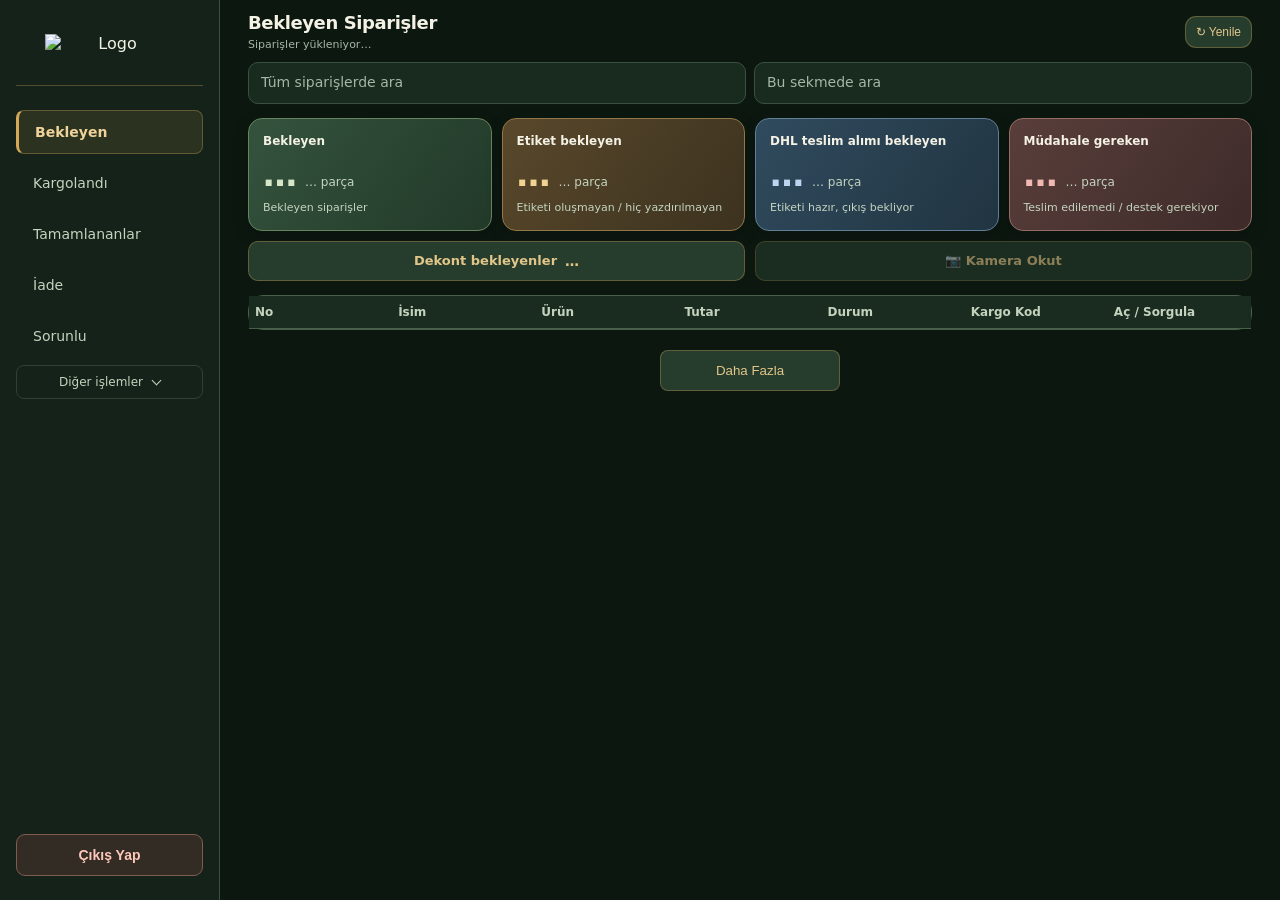
==== commit b9a41028: "Remove preparation tab and relabel pending actions" ====
--- a/index.html
+++ b/index.html
@@ -95,7 +95,6 @@
 
     <ul class="menu">
       <li id="tab_bekleyen"   class="active" onclick="setTab('bekleyen')">Bekleyen</li>
-      <li id="tab_hazirlandi" onclick="setTab('hazirlandi')">Hazırlandı</li>
       <li id="tab_kargolandi" onclick="setTab('kargolandi')">Kargolandı</li>
       <li id="tab_tamamlandi" onclick="setTab('tamamlandi')">Tamamlananlar</li>
       <li id="tab_iade" onclick="setTab('iade')">İade</li>
@@ -132,7 +131,7 @@
 
 
     <section id="operationCounters" class="operation-counters" aria-label="Operasyon özeti" aria-busy="true">
-      <button type="button" class="operation-card operation-card--prepare" data-operation="prepare" aria-pressed="false" onclick="openOperationQueue('prepare')"><span>Hazırlanacak</span><div class="handover-count"><strong data-operation-count="prepare">…</strong><small data-operation-parcels="prepare">… parça</small></div><small>Bekleyen siparişler</small></button>
+      <button type="button" class="operation-card operation-card--prepare" data-operation="prepare" aria-pressed="false" onclick="openOperationQueue('prepare')"><span>Bekleyen</span><div class="handover-count"><strong data-operation-count="prepare">…</strong><small data-operation-parcels="prepare">… parça</small></div><small>Bekleyen siparişler</small></button>
       <button type="button" class="operation-card operation-card--label" data-operation="label" aria-pressed="false" onclick="openOperationQueue('label')"><span>Etiket bekleyen</span><div class="handover-count"><strong data-operation-count="label">…</strong><small data-operation-parcels="label">… parça</small></div><small>Etiketi oluşmayan / hiç yazdırılmayan</small></button>
       <button type="button" class="operation-card operation-card--handover" data-operation="handover" aria-pressed="false" onclick="openOperationQueue('handover')"><span>DHL teslim alımı bekleyen</span><div class="handover-count"><strong data-operation-count="handover">…</strong><small data-operation-parcels="handover">… parça</small></div><small>Etiketi hazır, çıkış bekliyor</small></button>
       <button type="button" class="operation-card operation-card--attention" data-operation="attention" aria-pressed="false" onclick="openOperationQueue('attention')"><span>Müdahale gereken</span><div class="handover-count"><strong data-operation-count="attention">…</strong><small data-operation-parcels="attention">… parça</small></div><small>Teslim edilemedi / destek gerekiyor</small></button>
@@ -194,9 +193,7 @@
 
 <div id="actionButtons" class="modal-btns">
 
-    <button id="btnPrepare" class="btn-primary btn-prepare" onclick="directShipFromDetail(this)">Direkt Kargola</button>
-    <button id="btnCargo" class="btn-secondary" onclick="sendToCargo()">Kargola</button>
-    <button id="btnWaiting" class="btn-waiting" onclick="setWaiting()">Bekliyor</button>
+    <button id="btnCargo" class="btn-primary" onclick="sendToCargo()">Kargola</button>
     <button id="btnBarcode" class="btn-primary" style="display:none;" onclick="printBarcode()">Etiket Oluştur / Yazdır</button>
 
     <button class="btn-warning" onclick="enterEditMode()">Düzenle</button>
